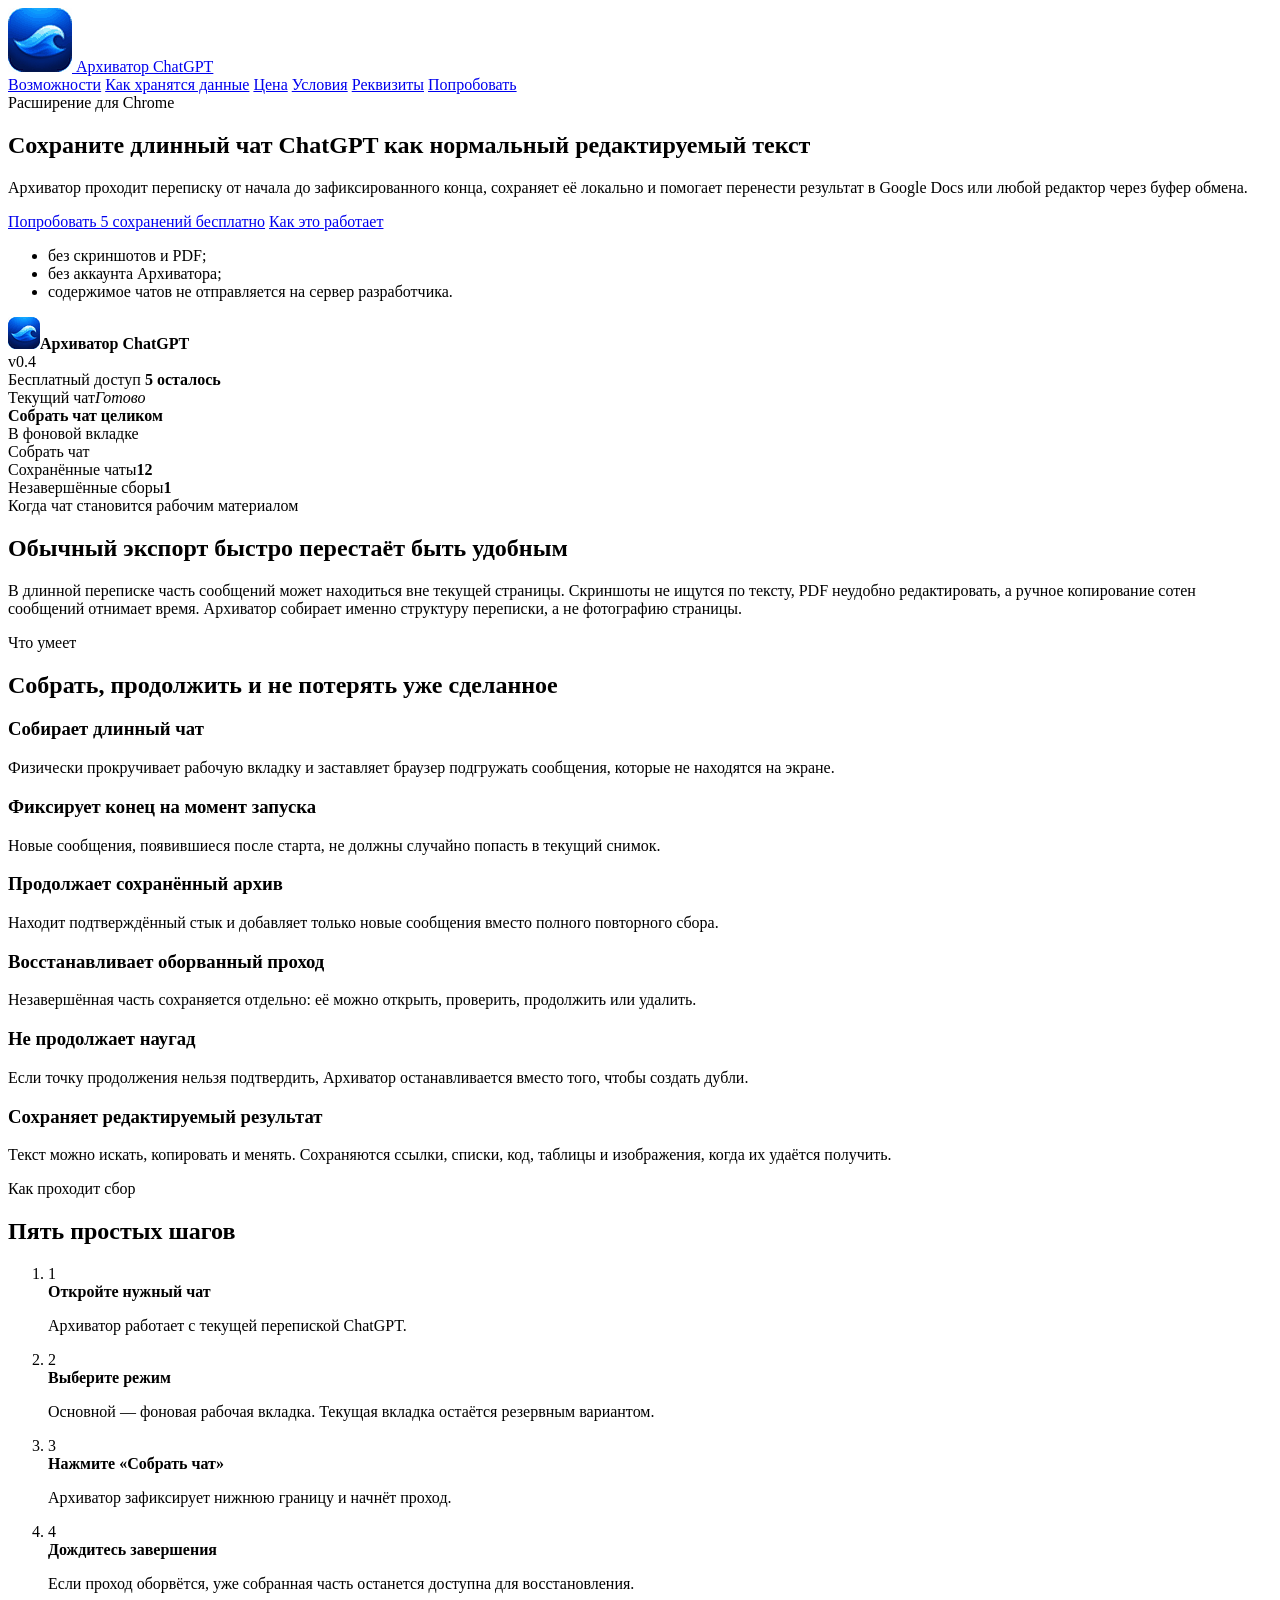
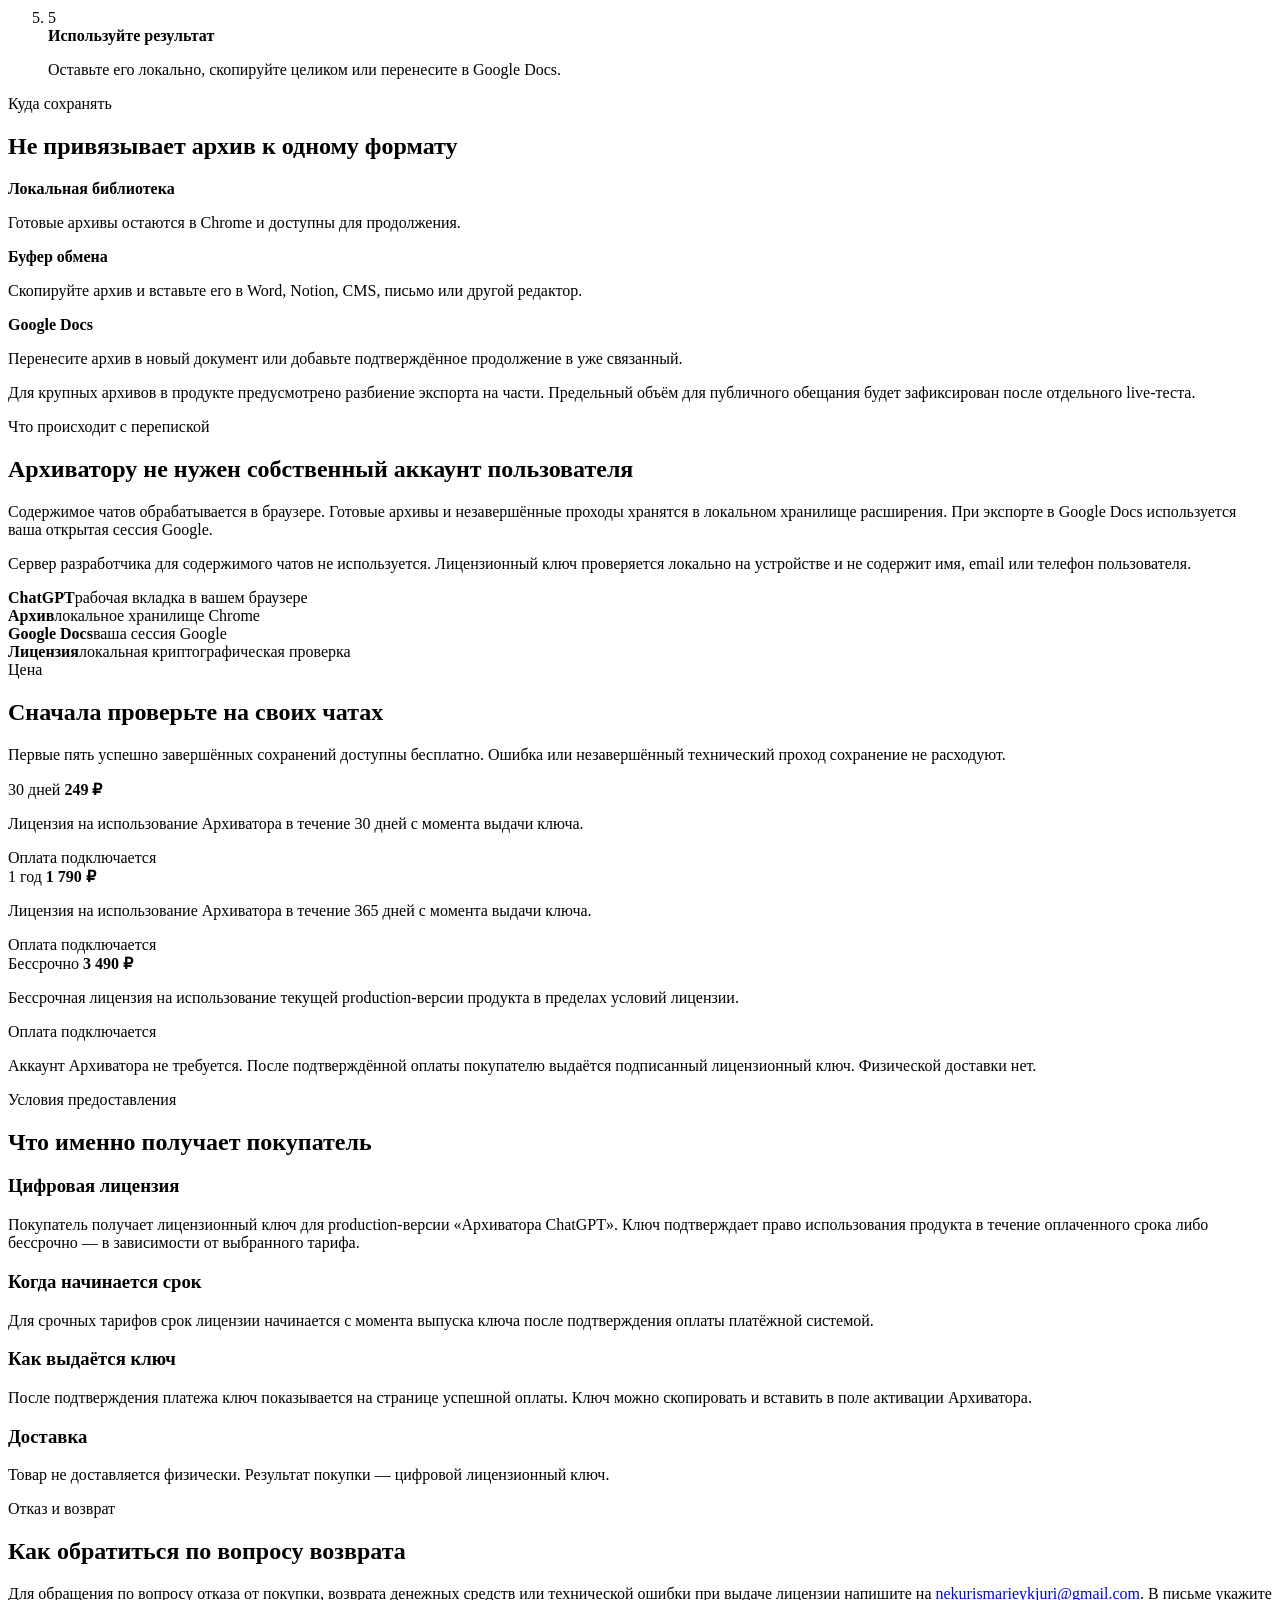
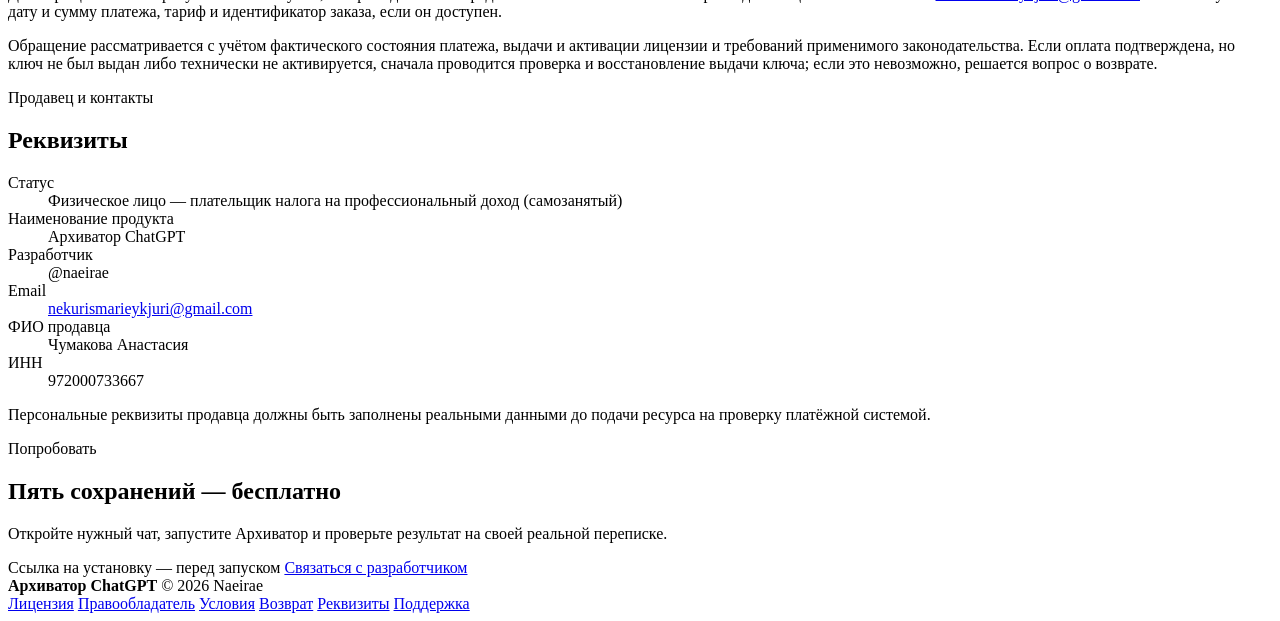
==== docs/index.html @ e98f5c1d "Publish landing from docs for GitHub Pages" ====
<!doctype html>
<html lang="ru">
<head>
  <meta charset="utf-8">
  <meta name="viewport" content="width=device-width,initial-scale=1">
  <title>Архиватор ChatGPT — сохраните длинный чат как редактируемый текст</title>
  <meta name="description" content="Архиватор ChatGPT собирает длинные переписки, сохраняет их локально, копирует в редакторы и переносит в Google Docs. Первые 5 сохранений бесплатно.">
  <meta name="theme-color" content="#0f5fd7">
  <link rel="stylesheet" href="styles.css">
</head>
<body>
  <header class="site-header">
    <a class="brand" href="#top" aria-label="Архиватор ChatGPT">
      <img src="../icons/icon-64.png" alt="">
      <span>Архиватор ChatGPT</span>
    </a>
    <nav class="nav" aria-label="Основная навигация">
      <a href="#features">Возможности</a>
      <a href="#privacy">Как хранятся данные</a>
      <a href="#price">Цена</a>
      <a href="#terms">Условия</a>
      <a href="#seller">Реквизиты</a>
      <a class="nav-cta" href="#install">Попробовать</a>
    </nav>
  </header>

  <main id="top">
    <section class="hero">
      <div class="hero-copy">
        <span class="eyebrow">Расширение для Chrome</span>
        <h1>Сохраните длинный чат ChatGPT как нормальный редактируемый текст</h1>
        <p class="hero-lead">Архиватор проходит переписку от начала до зафиксированного конца, сохраняет её локально и помогает перенести результат в Google Docs или любой редактор через буфер обмена.</p>
        <div class="hero-actions">
          <a class="button primary" href="#install">Попробовать 5 сохранений бесплатно</a>
          <a class="button secondary" href="#how">Как это работает</a>
        </div>
        <ul class="hero-points">
          <li>без скриншотов и PDF;</li>
          <li>без аккаунта Архиватора;</li>
          <li>содержимое чатов не отправляется на сервер разработчика.</li>
        </ul>
      </div>

      <div class="product-preview" aria-label="Схема интерфейса Архиватора">
        <div class="preview-top">
          <div class="preview-brand"><img src="../icons/icon-32.png" alt=""><strong>Архиватор ChatGPT</strong></div>
          <span class="preview-version">v0.4</span>
        </div>
        <div class="preview-access">
          <span>Бесплатный доступ</span>
          <strong>5 осталось</strong>
        </div>
        <div class="preview-card">
          <div class="preview-row"><span>Текущий чат</span><em>Готово</em></div>
          <strong>Собрать чат целиком</strong>
          <div class="preview-select">В фоновой вкладке</div>
          <div class="preview-button">Собрать чат</div>
        </div>
        <div class="preview-list">
          <div><span>Сохранённые чаты</span><b>12</b></div>
          <div><span>Незавершённые сборы</span><b>1</b></div>
        </div>
      </div>
    </section>

    <section class="problem">
      <div>
        <span class="eyebrow">Когда чат становится рабочим материалом</span>
        <h2>Обычный экспорт быстро перестаёт быть удобным</h2>
      </div>
      <p>В длинной переписке часть сообщений может находиться вне текущей страницы. Скриншоты не ищутся по тексту, PDF неудобно редактировать, а ручное копирование сотен сообщений отнимает время. Архиватор собирает именно структуру переписки, а не фотографию страницы.</p>
    </section>

    <section id="features" class="section">
      <div class="section-head">
        <span class="eyebrow">Что умеет</span>
        <h2>Собрать, продолжить и не потерять уже сделанное</h2>
      </div>
      <div class="feature-grid">
        <article>
          <h3>Собирает длинный чат</h3>
          <p>Физически прокручивает рабочую вкладку и заставляет браузер подгружать сообщения, которые не находятся на экране.</p>
        </article>
        <article>
          <h3>Фиксирует конец на момент запуска</h3>
          <p>Новые сообщения, появившиеся после старта, не должны случайно попасть в текущий снимок.</p>
        </article>
        <article>
          <h3>Продолжает сохранённый архив</h3>
          <p>Находит подтверждённый стык и добавляет только новые сообщения вместо полного повторного сбора.</p>
        </article>
        <article>
          <h3>Восстанавливает оборванный проход</h3>
          <p>Незавершённая часть сохраняется отдельно: её можно открыть, проверить, продолжить или удалить.</p>
        </article>
        <article>
          <h3>Не продолжает наугад</h3>
          <p>Если точку продолжения нельзя подтвердить, Архиватор останавливается вместо того, чтобы создать дубли.</p>
        </article>
        <article>
          <h3>Сохраняет редактируемый результат</h3>
          <p>Текст можно искать, копировать и менять. Сохраняются ссылки, списки, код, таблицы и изображения, когда их удаётся получить.</p>
        </article>
      </div>
    </section>

    <section id="how" class="section split">
      <div class="section-head">
        <span class="eyebrow">Как проходит сбор</span>
        <h2>Пять простых шагов</h2>
      </div>
      <ol class="steps">
        <li><span>1</span><div><strong>Откройте нужный чат</strong><p>Архиватор работает с текущей перепиской ChatGPT.</p></div></li>
        <li><span>2</span><div><strong>Выберите режим</strong><p>Основной — фоновая рабочая вкладка. Текущая вкладка остаётся резервным вариантом.</p></div></li>
        <li><span>3</span><div><strong>Нажмите «Собрать чат»</strong><p>Архиватор зафиксирует нижнюю границу и начнёт проход.</p></div></li>
        <li><span>4</span><div><strong>Дождитесь завершения</strong><p>Если проход оборвётся, уже собранная часть останется доступна для восстановления.</p></div></li>
        <li><span>5</span><div><strong>Используйте результат</strong><p>Оставьте его локально, скопируйте целиком или перенесите в Google Docs.</p></div></li>
      </ol>
    </section>

    <section class="section output">
      <div class="section-head">
        <span class="eyebrow">Куда сохранять</span>
        <h2>Не привязывает архив к одному формату</h2>
      </div>
      <div class="output-grid">
        <article><strong>Локальная библиотека</strong><p>Готовые архивы остаются в Chrome и доступны для продолжения.</p></article>
        <article><strong>Буфер обмена</strong><p>Скопируйте архив и вставьте его в Word, Notion, CMS, письмо или другой редактор.</p></article>
        <article><strong>Google Docs</strong><p>Перенесите архив в новый документ или добавьте подтверждённое продолжение в уже связанный.</p></article>
      </div>
      <p class="fine-print">Для крупных архивов в продукте предусмотрено разбиение экспорта на части. Предельный объём для публичного обещания будет зафиксирован после отдельного live-теста.</p>
    </section>

    <section id="privacy" class="section privacy">
      <div class="privacy-main">
        <span class="eyebrow">Что происходит с перепиской</span>
        <h2>Архиватору не нужен собственный аккаунт пользователя</h2>
        <p>Содержимое чатов обрабатывается в браузере. Готовые архивы и незавершённые проходы хранятся в локальном хранилище расширения. При экспорте в Google Docs используется ваша открытая сессия Google.</p>
        <p>Сервер разработчика для содержимого чатов не используется. Лицензионный ключ проверяется локально на устройстве и не содержит имя, email или телефон пользователя.</p>
      </div>
      <div class="privacy-list">
        <div><strong>ChatGPT</strong><span>рабочая вкладка в вашем браузере</span></div>
        <div><strong>Архив</strong><span>локальное хранилище Chrome</span></div>
        <div><strong>Google Docs</strong><span>ваша сессия Google</span></div>
        <div><strong>Лицензия</strong><span>локальная криптографическая проверка</span></div>
      </div>
    </section>

    <section id="price" class="section pricing">
      <div class="section-head centered">
        <span class="eyebrow">Цена</span>
        <h2>Сначала проверьте на своих чатах</h2>
        <p>Первые пять успешно завершённых сохранений доступны бесплатно. Ошибка или незавершённый технический проход сохранение не расходуют.</p>
      </div>
      <div class="price-grid">
        <article class="price-card">
          <span>30 дней</span>
          <strong>249 ₽</strong>
          <p>Лицензия на использование Архиватора в течение 30 дней с момента выдачи ключа.</p>
          <span class="button secondary disabled" aria-disabled="true">Оплата подключается</span>
        </article>
        <article class="price-card featured">
          <span>1 год</span>
          <strong>1 790 ₽</strong>
          <p>Лицензия на использование Архиватора в течение 365 дней с момента выдачи ключа.</p>
          <span class="button secondary disabled" aria-disabled="true">Оплата подключается</span>
        </article>
        <article class="price-card">
          <span>Бессрочно</span>
          <strong>3 490 ₽</strong>
          <p>Бессрочная лицензия на использование текущей production-версии продукта в пределах условий лицензии.</p>
          <span class="button secondary disabled" aria-disabled="true">Оплата подключается</span>
        </article>
      </div>
      <p class="fine-print centered">Аккаунт Архиватора не требуется. После подтверждённой оплаты покупателю выдаётся подписанный лицензионный ключ. Физической доставки нет.</p>
    </section>

    <section id="terms" class="section legal-section">
      <div class="section-head">
        <span class="eyebrow">Условия предоставления</span>
        <h2>Что именно получает покупатель</h2>
      </div>
      <div class="legal-grid">
        <article>
          <h3>Цифровая лицензия</h3>
          <p>Покупатель получает лицензионный ключ для production-версии «Архиватора ChatGPT». Ключ подтверждает право использования продукта в течение оплаченного срока либо бессрочно — в зависимости от выбранного тарифа.</p>
        </article>
        <article>
          <h3>Когда начинается срок</h3>
          <p>Для срочных тарифов срок лицензии начинается с момента выпуска ключа после подтверждения оплаты платёжной системой.</p>
        </article>
        <article>
          <h3>Как выдаётся ключ</h3>
          <p>После подтверждения платежа ключ показывается на странице успешной оплаты. Ключ можно скопировать и вставить в поле активации Архиватора.</p>
        </article>
        <article>
          <h3>Доставка</h3>
          <p>Товар не доставляется физически. Результат покупки — цифровой лицензионный ключ.</p>
        </article>
      </div>
    </section>

    <section id="refund" class="section legal-section">
      <div class="section-head">
        <span class="eyebrow">Отказ и возврат</span>
        <h2>Как обратиться по вопросу возврата</h2>
      </div>
      <div class="legal-copy">
        <p>Для обращения по вопросу отказа от покупки, возврата денежных средств или технической ошибки при выдаче лицензии напишите на <a href="mailto:nekurismarieykjuri@gmail.com">nekurismarieykjuri@gmail.com</a>. В письме укажите дату и сумму платежа, тариф и идентификатор заказа, если он доступен.</p>
        <p>Обращение рассматривается с учётом фактического состояния платежа, выдачи и активации лицензии и требований применимого законодательства. Если оплата подтверждена, но ключ не был выдан либо технически не активируется, сначала проводится проверка и восстановление выдачи ключа; если это невозможно, решается вопрос о возврате.</p>
      </div>
    </section>

    <section id="seller" class="section seller-section">
      <div class="section-head">
        <span class="eyebrow">Продавец и контакты</span>
        <h2>Реквизиты</h2>
      </div>
      <div class="seller-card">
        <dl>
          <div><dt>Статус</dt><dd>Физическое лицо — плательщик налога на профессиональный доход (самозанятый)</dd></div>
          <div><dt>Наименование продукта</dt><dd>Архиватор ChatGPT</dd></div>
          <div><dt>Разработчик</dt><dd>@naeirae</dd></div>
          <div><dt>Email</dt><dd><a href="mailto:nekurismarieykjuri@gmail.com">nekurismarieykjuri@gmail.com</a></dd></div>
          <div><dt>ФИО продавца</dt><dd>Чумакова Анастасия</dd></div>
          <div><dt>ИНН</dt><dd>972000733667</dd></div>
        </dl>
      </div>
      <p class="fine-print">Персональные реквизиты продавца должны быть заполнены реальными данными до подачи ресурса на проверку платёжной системой.</p>
    </section>

    <section id="install" class="install">
      <div>
        <span class="eyebrow">Попробовать</span>
        <h2>Пять сохранений — бесплатно</h2>
        <p>Откройте нужный чат, запустите Архиватор и проверьте результат на своей реальной переписке.</p>
      </div>
      <div class="install-actions">
        <span class="button primary disabled" aria-disabled="true">Ссылка на установку — перед запуском</span>
        <a class="button secondary" href="mailto:nekurismarieykjuri@gmail.com">Связаться с разработчиком</a>
      </div>
    </section>
  </main>

  <footer class="footer">
    <div>
      <strong>Архиватор ChatGPT</strong>
      <span>© 2026 Naeirae</span>
    </div>
    <div>
      <a href="../LICENSE">Лицензия</a>
      <a href="../LEGAL_NOTICE.md">Правообладатель</a>
      <a href="#terms">Условия</a>
      <a href="#refund">Возврат</a>
      <a href="#seller">Реквизиты</a>
      <a href="mailto:nekurismarieykjuri@gmail.com">Поддержка</a>
    </div>
  </footer>
</body>
</html>
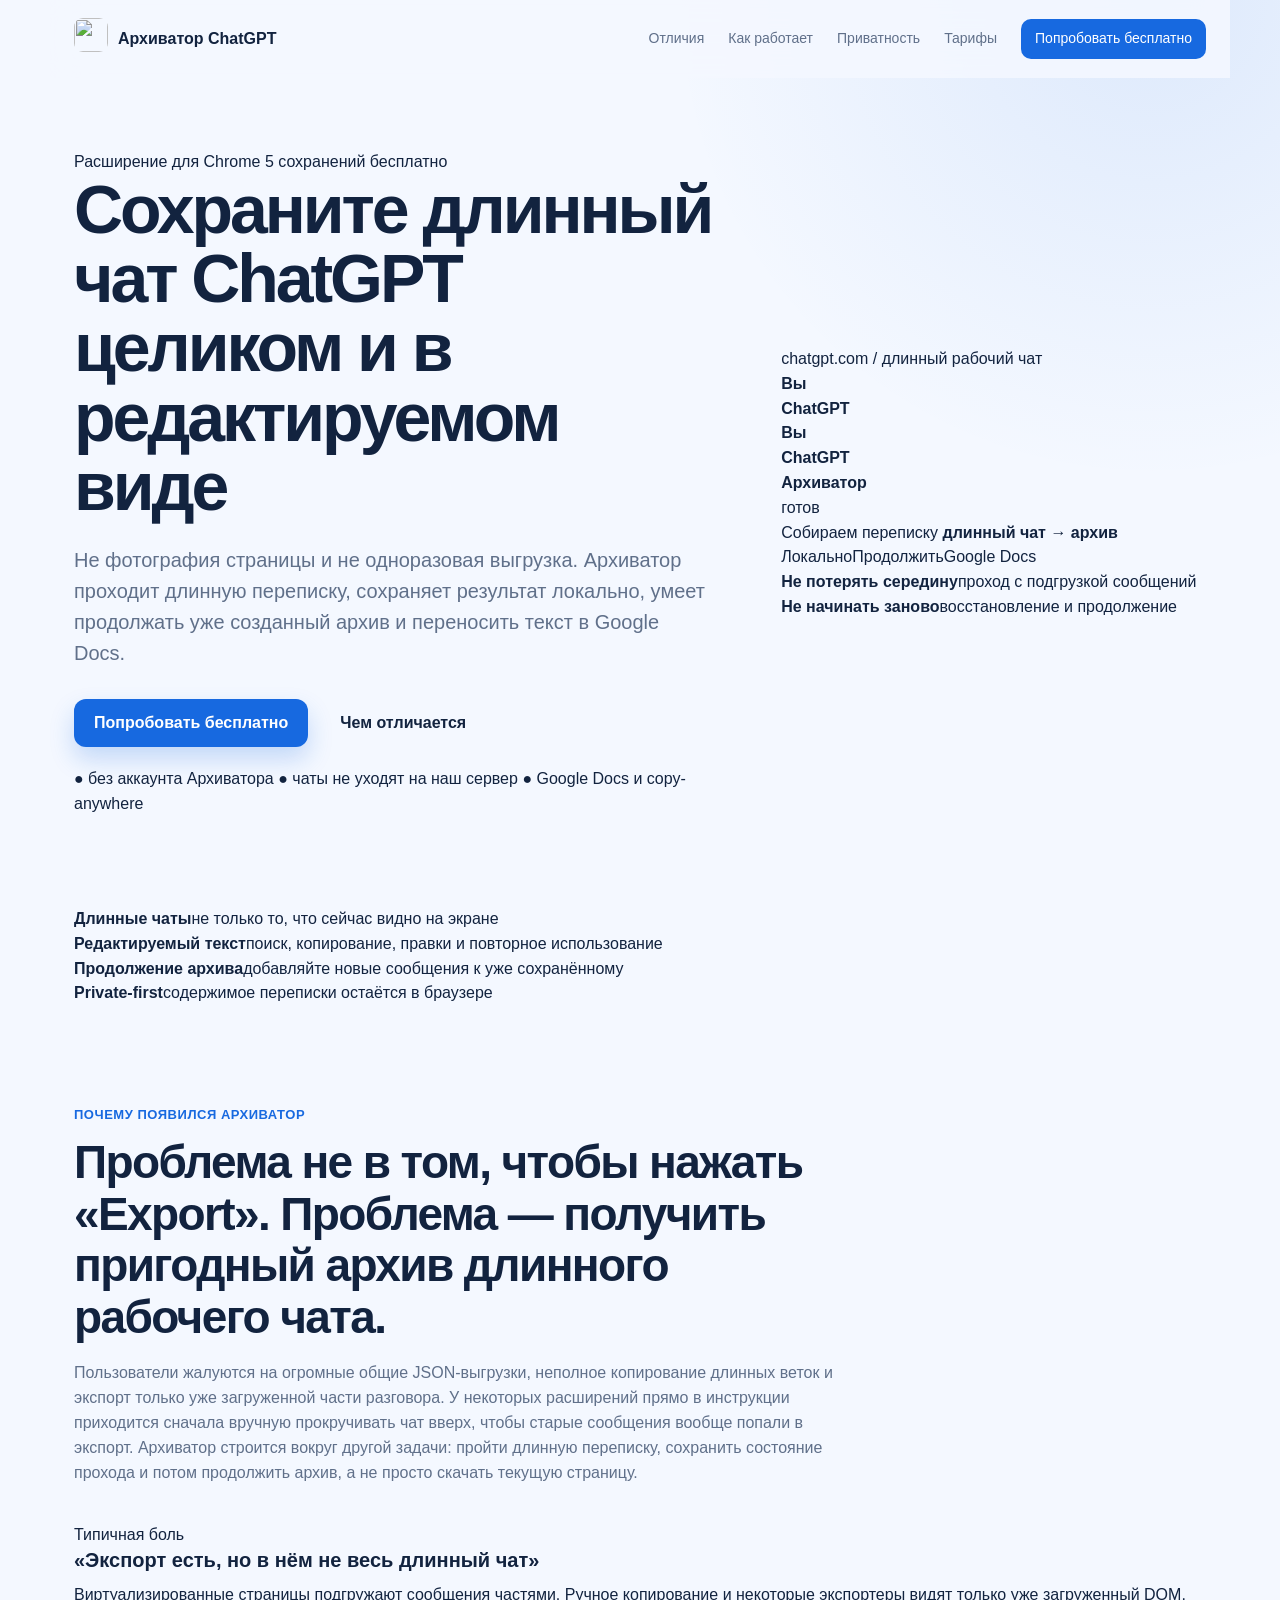
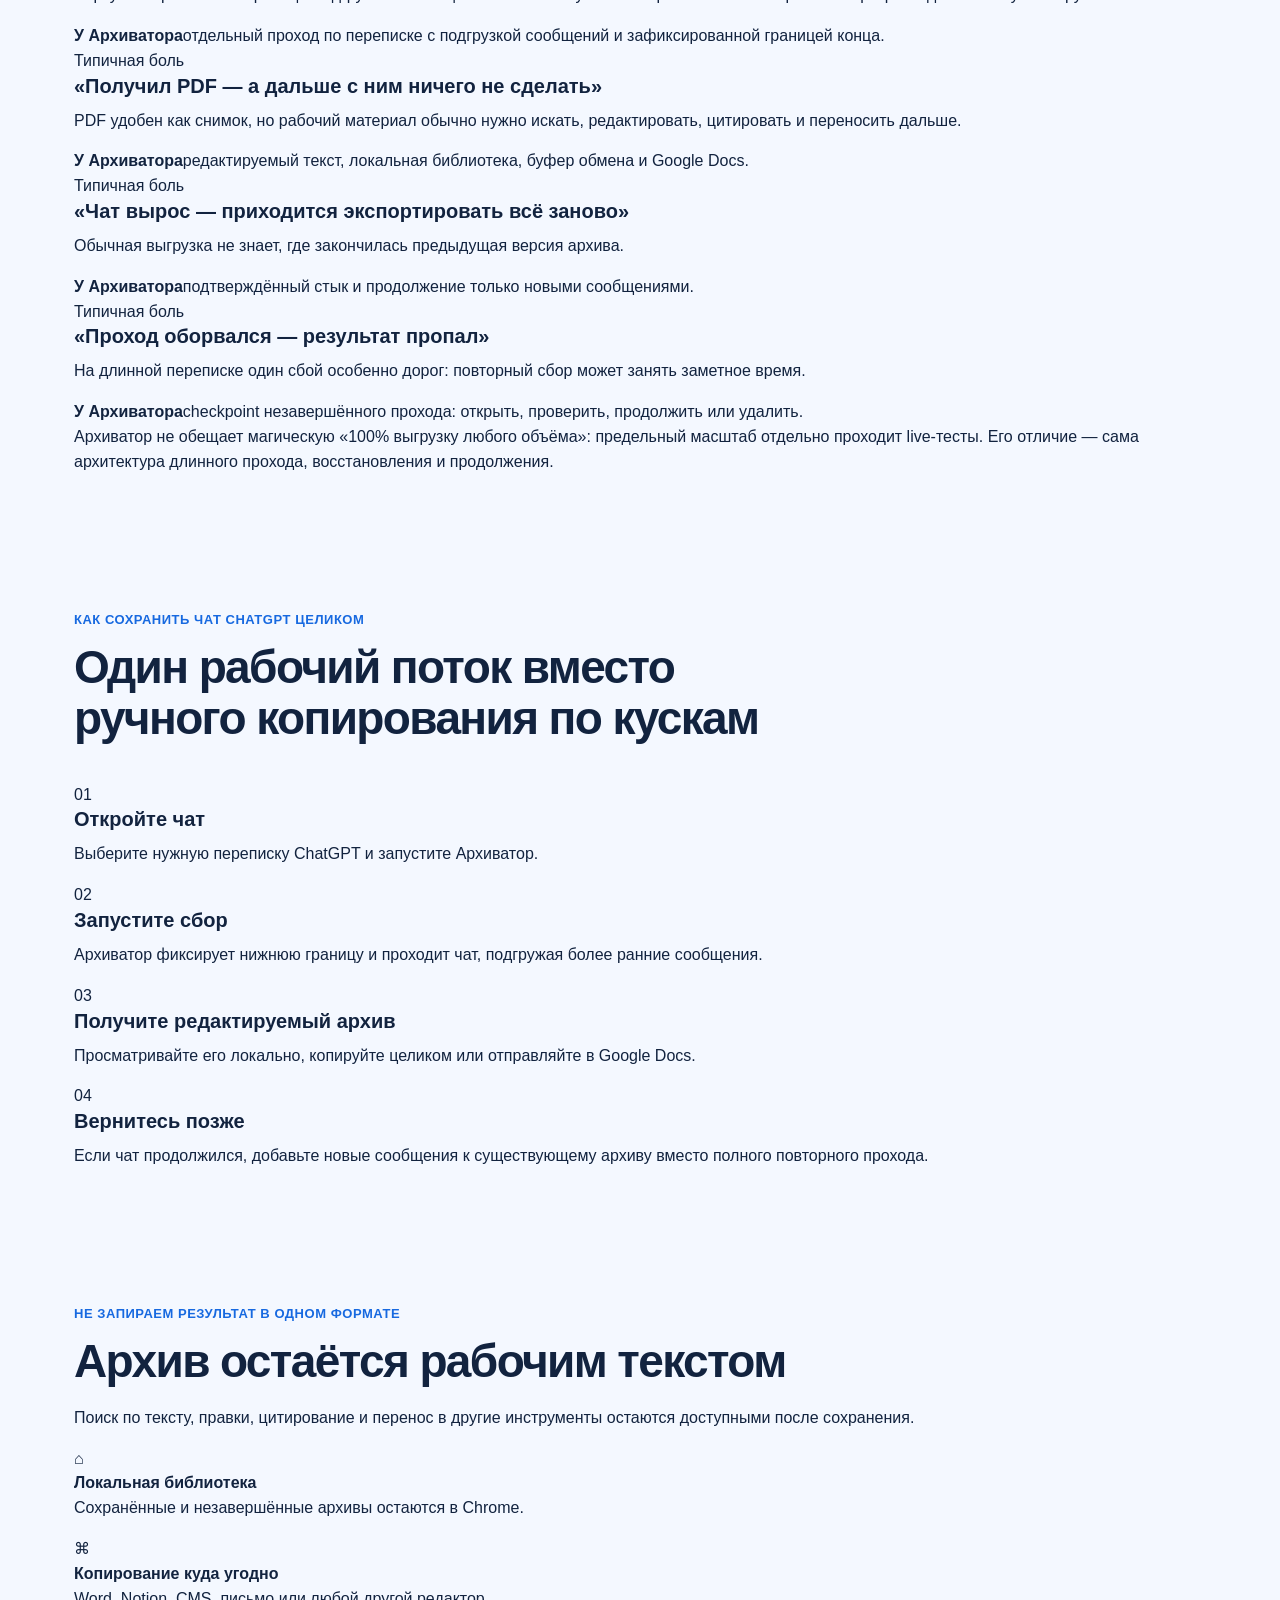
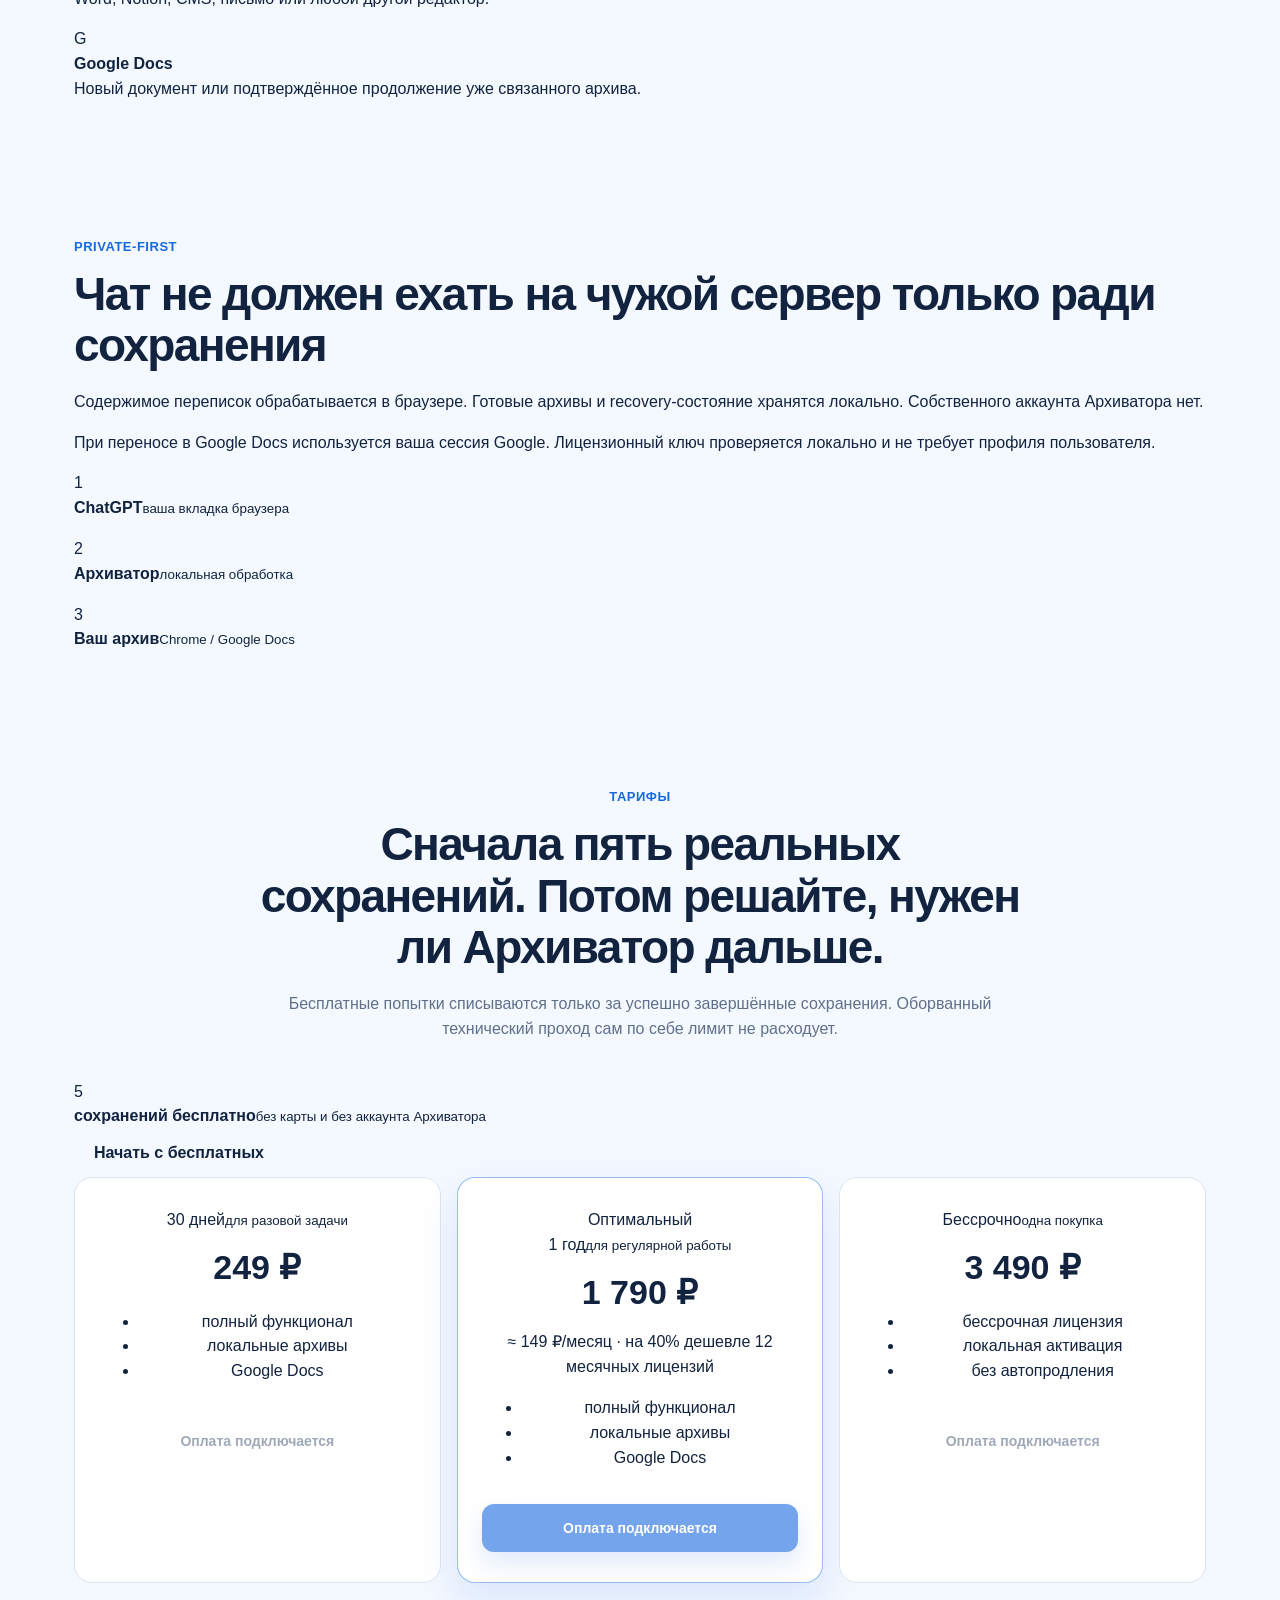
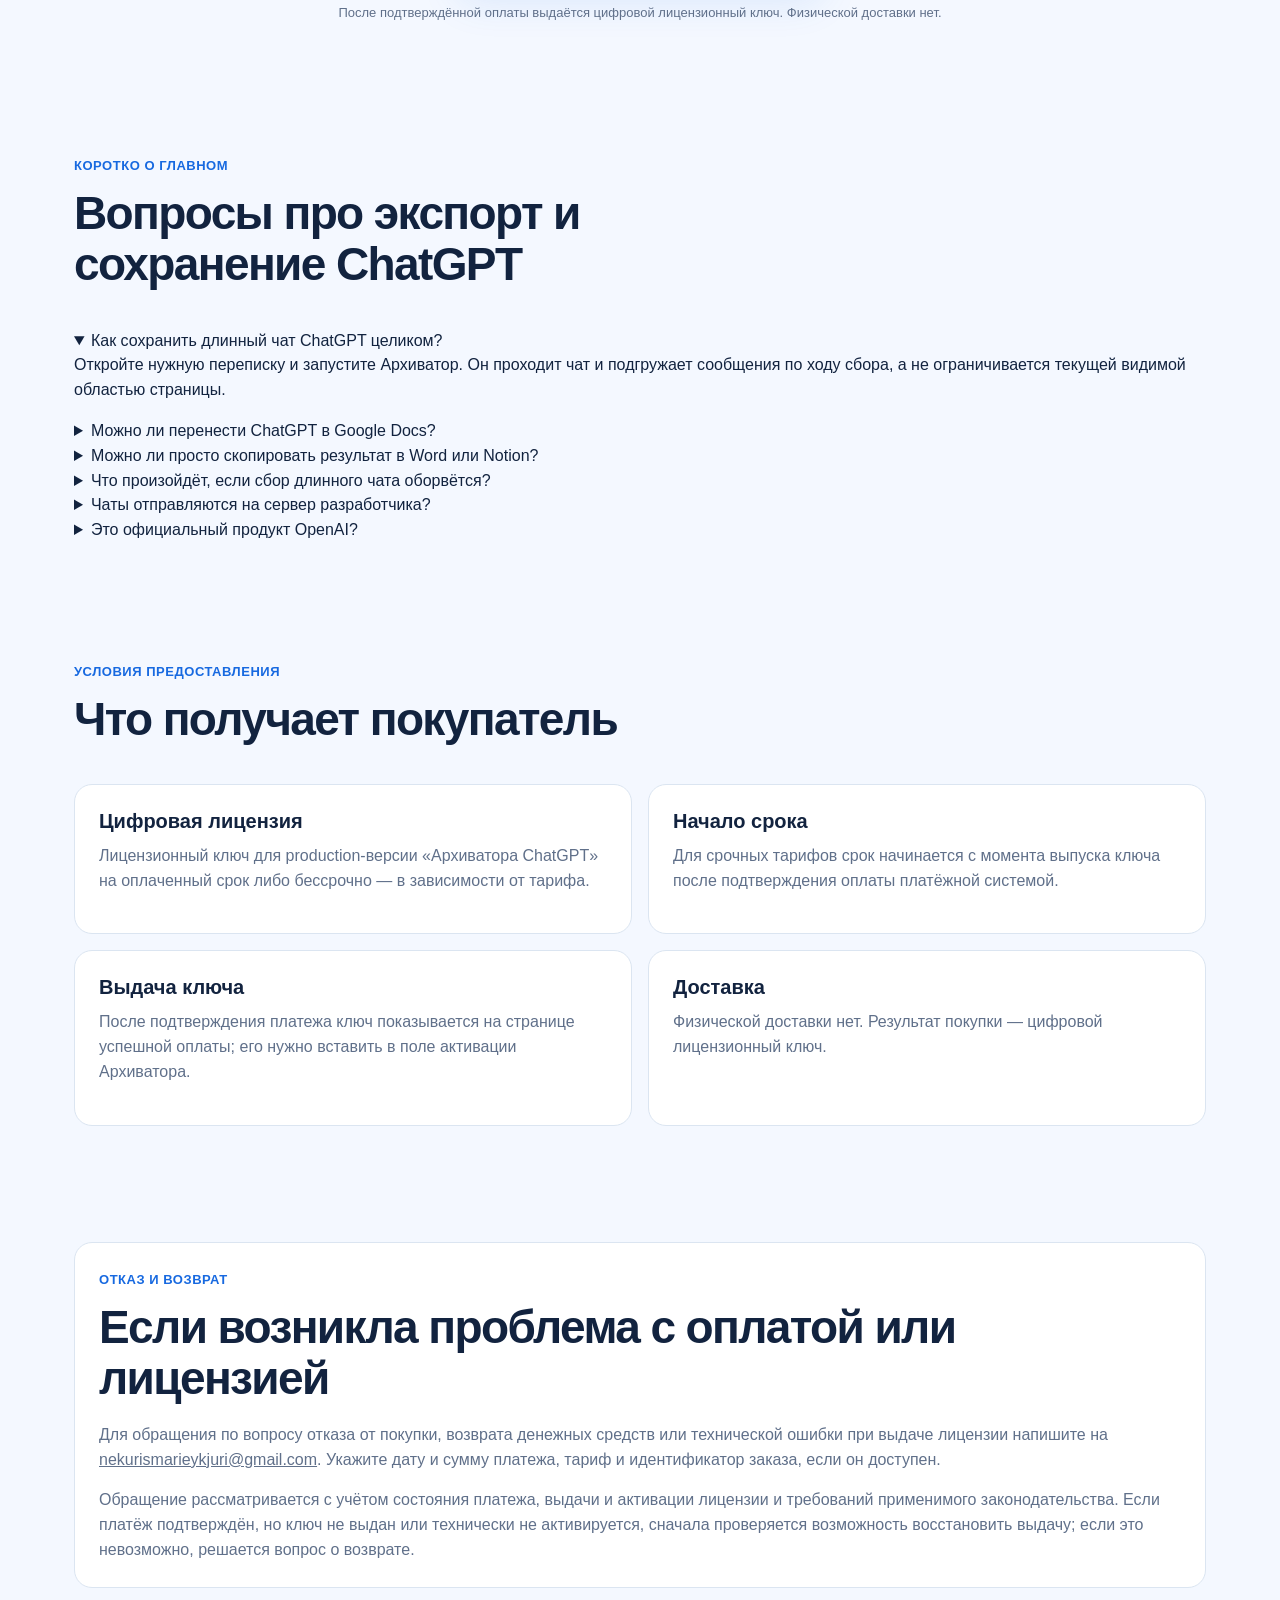
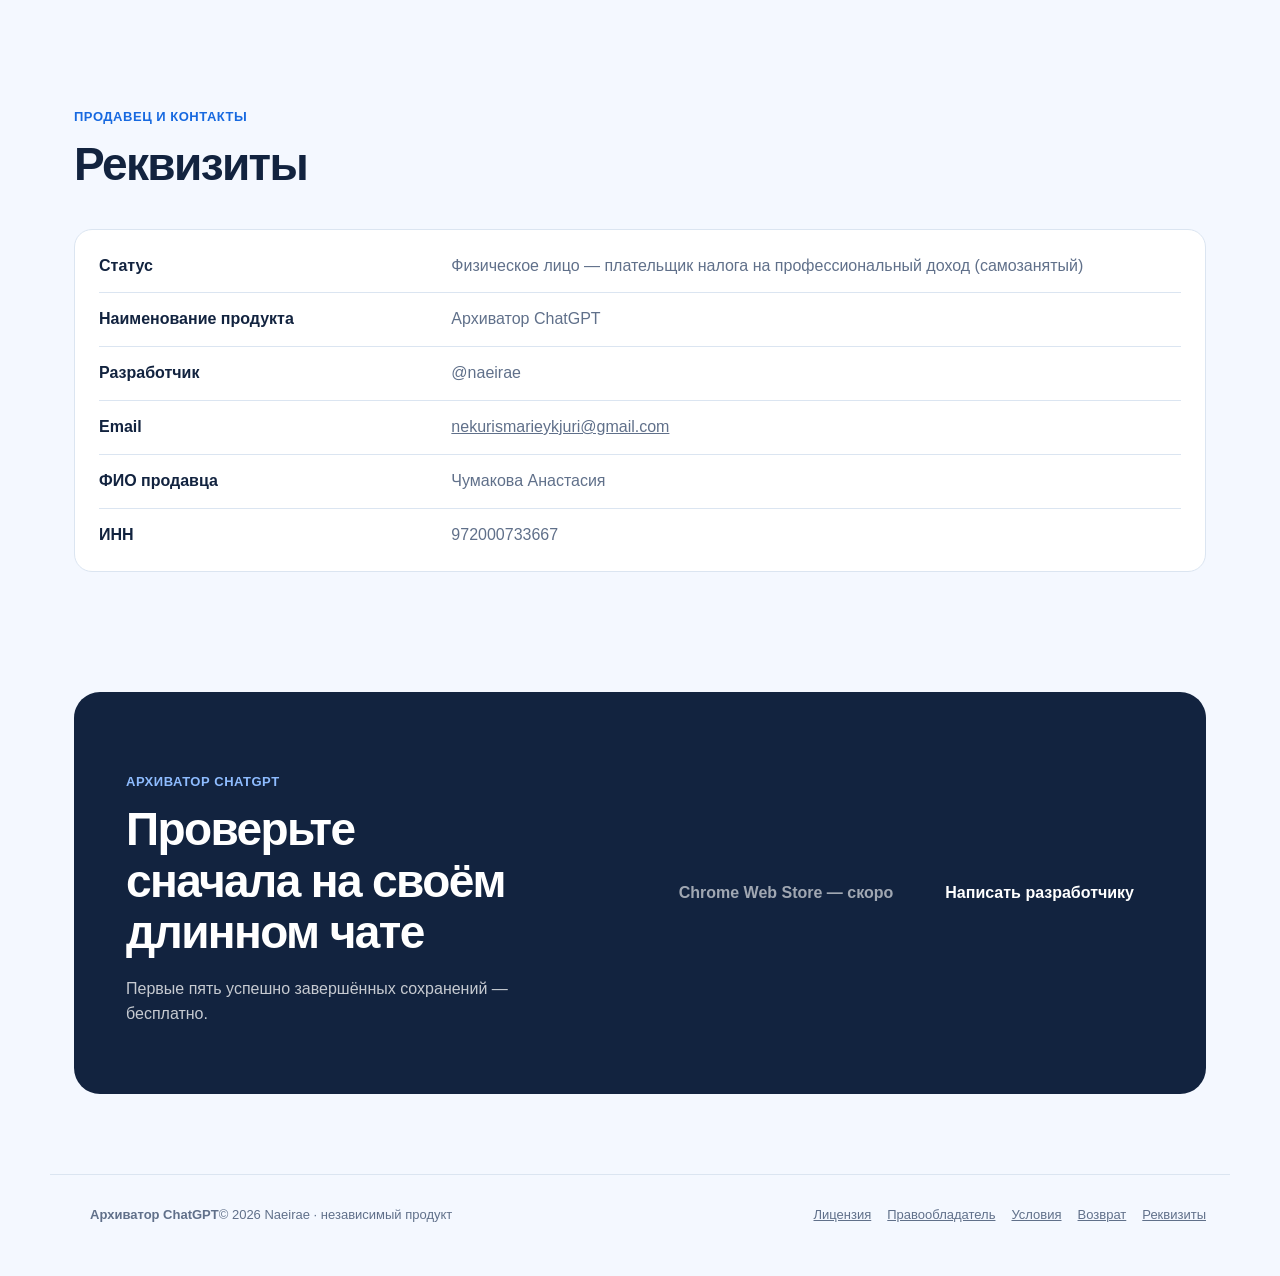
==== commit 06b4cd9a: "Redesign landing copy and SEO structure" ====
--- a/docs/index.html
+++ b/docs/index.html
@@ -3,216 +3,270 @@
 <head>
   <meta charset="utf-8">
   <meta name="viewport" content="width=device-width,initial-scale=1">
-  <title>Архиватор ChatGPT — сохраните длинный чат как редактируемый текст</title>
-  <meta name="description" content="Архиватор ChatGPT собирает длинные переписки, сохраняет их локально, копирует в редакторы и переносит в Google Docs. Первые 5 сохранений бесплатно.">
-  <meta name="theme-color" content="#0f5fd7">
+  <title>Сохранить чат ChatGPT целиком — Архиватор для Chrome</title>
+  <meta name="description" content="Архиватор ChatGPT помогает сохранить длинный чат целиком: собирает переписку, продолжает архив, восстанавливает оборванный сбор и переносит текст в Google Docs. 5 сохранений бесплатно.">
+  <meta name="theme-color" content="#071a36">
+  <meta property="og:title" content="Архиватор ChatGPT — длинные чаты в редактируемом виде">
+  <meta property="og:description" content="Не скриншот и не одноразовый PDF: локальный архив, продолжение переписки и перенос в Google Docs.">
+  <meta property="og:type" content="website">
+  <meta property="og:url" content="https://naeirae.github.io/ChatGPT-Conversation-Archiver-production/">
+  <link rel="icon" type="image/png" sizes="16x16" href="https://raw.githubusercontent.com/Naeirae/ChatGPT-Conversation-Archiver-production/production-v0.4.0-build/icons/icon-16.png">
+  <link rel="icon" type="image/png" sizes="32x32" href="https://raw.githubusercontent.com/Naeirae/ChatGPT-Conversation-Archiver-production/production-v0.4.0-build/icons/icon-32.png">
+  <link rel="apple-touch-icon" href="https://raw.githubusercontent.com/Naeirae/ChatGPT-Conversation-Archiver-production/production-v0.4.0-build/icons/icon-128.png">
   <link rel="stylesheet" href="styles.css">
+  <script type="application/ld+json">
+  {
+    "@context":"https://schema.org",
+    "@type":"SoftwareApplication",
+    "name":"Архиватор ChatGPT",
+    "applicationCategory":"BrowserApplication",
+    "operatingSystem":"Chrome",
+    "description":"Расширение Chrome для сохранения длинных чатов ChatGPT в редактируемом виде и переноса в Google Docs.",
+    "offers":[
+      {"@type":"Offer","price":"249","priceCurrency":"RUB","name":"30 дней"},
+      {"@type":"Offer","price":"1790","priceCurrency":"RUB","name":"1 год"},
+      {"@type":"Offer","price":"3490","priceCurrency":"RUB","name":"Бессрочно"}
+    ]
+  }
+  </script>
 </head>
 <body>
+  <div class="page-glow page-glow-one" aria-hidden="true"></div>
+  <div class="page-glow page-glow-two" aria-hidden="true"></div>
+
   <header class="site-header">
     <a class="brand" href="#top" aria-label="Архиватор ChatGPT">
-      <img src="../icons/icon-64.png" alt="">
+      <span class="brand-icon"><img src="https://raw.githubusercontent.com/Naeirae/ChatGPT-Conversation-Archiver-production/production-v0.4.0-build/icons/icon-64.png" alt=""></span>
       <span>Архиватор ChatGPT</span>
     </a>
     <nav class="nav" aria-label="Основная навигация">
-      <a href="#features">Возможности</a>
-      <a href="#privacy">Как хранятся данные</a>
-      <a href="#price">Цена</a>
-      <a href="#terms">Условия</a>
-      <a href="#seller">Реквизиты</a>
-      <a class="nav-cta" href="#install">Попробовать</a>
+      <a href="#difference">Отличия</a>
+      <a href="#how">Как работает</a>
+      <a href="#privacy">Приватность</a>
+      <a href="#price">Тарифы</a>
+      <a class="nav-cta" href="#install">Попробовать бесплатно</a>
     </nav>
   </header>
 
   <main id="top">
     <section class="hero">
       <div class="hero-copy">
-        <span class="eyebrow">Расширение для Chrome</span>
-        <h1>Сохраните длинный чат ChatGPT как нормальный редактируемый текст</h1>
-        <p class="hero-lead">Архиватор проходит переписку от начала до зафиксированного конца, сохраняет её локально и помогает перенести результат в Google Docs или любой редактор через буфер обмена.</p>
+        <div class="hero-badges">
+          <span class="pill pill-blue">Расширение для Chrome</span>
+          <span class="pill">5 сохранений бесплатно</span>
+        </div>
+        <h1>Сохраните длинный чат ChatGPT <span>целиком и в редактируемом виде</span></h1>
+        <p class="hero-lead">Не фотография страницы и не одноразовая выгрузка. Архиватор проходит длинную переписку, сохраняет результат локально, умеет продолжать уже созданный архив и переносить текст в Google Docs.</p>
         <div class="hero-actions">
-          <a class="button primary" href="#install">Попробовать 5 сохранений бесплатно</a>
-          <a class="button secondary" href="#how">Как это работает</a>
-        </div>
-        <ul class="hero-points">
-          <li>без скриншотов и PDF;</li>
-          <li>без аккаунта Архиватора;</li>
-          <li>содержимое чатов не отправляется на сервер разработчика.</li>
-        </ul>
-      </div>
-
-      <div class="product-preview" aria-label="Схема интерфейса Архиватора">
-        <div class="preview-top">
-          <div class="preview-brand"><img src="../icons/icon-32.png" alt=""><strong>Архиватор ChatGPT</strong></div>
-          <span class="preview-version">v0.4</span>
-        </div>
-        <div class="preview-access">
-          <span>Бесплатный доступ</span>
-          <strong>5 осталось</strong>
-        </div>
-        <div class="preview-card">
-          <div class="preview-row"><span>Текущий чат</span><em>Готово</em></div>
-          <strong>Собрать чат целиком</strong>
-          <div class="preview-select">В фоновой вкладке</div>
-          <div class="preview-button">Собрать чат</div>
-        </div>
-        <div class="preview-list">
-          <div><span>Сохранённые чаты</span><b>12</b></div>
-          <div><span>Незавершённые сборы</span><b>1</b></div>
-        </div>
-      </div>
-    </section>
-
-    <section class="problem">
-      <div>
-        <span class="eyebrow">Когда чат становится рабочим материалом</span>
-        <h2>Обычный экспорт быстро перестаёт быть удобным</h2>
-      </div>
-      <p>В длинной переписке часть сообщений может находиться вне текущей страницы. Скриншоты не ищутся по тексту, PDF неудобно редактировать, а ручное копирование сотен сообщений отнимает время. Архиватор собирает именно структуру переписки, а не фотографию страницы.</p>
-    </section>
-
-    <section id="features" class="section">
+          <a class="button primary" href="#install">Попробовать бесплатно</a>
+          <a class="button ghost" href="#difference">Чем отличается</a>
+        </div>
+        <div class="trust-row">
+          <span>● без аккаунта Архиватора</span>
+          <span>● чаты не уходят на наш сервер</span>
+          <span>● Google Docs и copy-anywhere</span>
+        </div>
+      </div>
+
+      <div class="hero-visual">
+        <div class="orb orb-one"></div>
+        <div class="orb orb-two"></div>
+        <div class="browser-frame glass">
+          <div class="browser-bar">
+            <div class="dots"><i></i><i></i><i></i></div>
+            <span>chatgpt.com / длинный рабочий чат</span>
+          </div>
+          <div class="conversation-lines">
+            <div class="line user-line"><b>Вы</b><span></span><span></span></div>
+            <div class="line ai-line"><b>ChatGPT</b><span></span><span></span><span></span></div>
+            <div class="line user-line faded"><b>Вы</b><span></span></div>
+            <div class="line ai-line faded"><b>ChatGPT</b><span></span><span></span></div>
+          </div>
+          <div class="archiver-card">
+            <div class="archiver-head">
+              <div><img src="https://raw.githubusercontent.com/Naeirae/ChatGPT-Conversation-Archiver-production/production-v0.4.0-build/icons/icon-32.png" alt=""><strong>Архиватор</strong></div>
+              <span class="status-dot">готов</span>
+            </div>
+            <div class="progress-copy">
+              <span>Собираем переписку</span>
+              <strong>длинный чат → архив</strong>
+            </div>
+            <div class="progress"><span></span></div>
+            <div class="mini-actions">
+              <span>Локально</span><span>Продолжить</span><span>Google Docs</span>
+            </div>
+          </div>
+        </div>
+        <div class="floating-note note-one glass"><strong>Не потерять середину</strong><span>проход с подгрузкой сообщений</span></div>
+        <div class="floating-note note-two glass"><strong>Не начинать заново</strong><span>восстановление и продолжение</span></div>
+      </div>
+    </section>
+
+    <section class="signal-strip" aria-label="Ключевые преимущества">
+      <div><strong>Длинные чаты</strong><span>не только то, что сейчас видно на экране</span></div>
+      <div><strong>Редактируемый текст</strong><span>поиск, копирование, правки и повторное использование</span></div>
+      <div><strong>Продолжение архива</strong><span>добавляйте новые сообщения к уже сохранённому</span></div>
+      <div><strong>Private-first</strong><span>содержимое переписки остаётся в браузере</span></div>
+    </section>
+
+    <section id="difference" class="section market-section">
+      <div class="section-head wide">
+        <span class="eyebrow">Почему появился Архиватор</span>
+        <h2>Проблема не в том, чтобы нажать «Export». Проблема — получить пригодный архив длинного рабочего чата.</h2>
+        <p>Пользователи жалуются на огромные общие JSON-выгрузки, неполное копирование длинных веток и экспорт только уже загруженной части разговора. У некоторых расширений прямо в инструкции приходится сначала вручную прокручивать чат вверх, чтобы старые сообщения вообще попали в экспорт. Архиватор строится вокруг другой задачи: пройти длинную переписку, сохранить состояние прохода и потом продолжить архив, а не просто скачать текущую страницу.</p>
+      </div>
+
+      <div class="compare-grid">
+        <article class="pain-card">
+          <span class="card-label">Типичная боль</span>
+          <h3>«Экспорт есть, но в нём не весь длинный чат»</h3>
+          <p>Виртуализированные страницы подгружают сообщения частями. Ручное копирование и некоторые экспортеры видят только уже загруженный DOM.</p>
+          <div class="answer"><b>У Архиватора</b><span>отдельный проход по переписке с подгрузкой сообщений и зафиксированной границей конца.</span></div>
+        </article>
+        <article class="pain-card">
+          <span class="card-label">Типичная боль</span>
+          <h3>«Получил PDF — а дальше с ним ничего не сделать»</h3>
+          <p>PDF удобен как снимок, но рабочий материал обычно нужно искать, редактировать, цитировать и переносить дальше.</p>
+          <div class="answer"><b>У Архиватора</b><span>редактируемый текст, локальная библиотека, буфер обмена и Google Docs.</span></div>
+        </article>
+        <article class="pain-card">
+          <span class="card-label">Типичная боль</span>
+          <h3>«Чат вырос — приходится экспортировать всё заново»</h3>
+          <p>Обычная выгрузка не знает, где закончилась предыдущая версия архива.</p>
+          <div class="answer"><b>У Архиватора</b><span>подтверждённый стык и продолжение только новыми сообщениями.</span></div>
+        </article>
+        <article class="pain-card">
+          <span class="card-label">Типичная боль</span>
+          <h3>«Проход оборвался — результат пропал»</h3>
+          <p>На длинной переписке один сбой особенно дорог: повторный сбор может занять заметное время.</p>
+          <div class="answer"><b>У Архиватора</b><span>checkpoint незавершённого прохода: открыть, проверить, продолжить или удалить.</span></div>
+        </article>
+      </div>
+      <p class="research-note">Архиватор не обещает магическую «100% выгрузку любого объёма»: предельный масштаб отдельно проходит live-тесты. Его отличие — сама архитектура длинного прохода, восстановления и продолжения.</p>
+    </section>
+
+    <section id="how" class="section workflow-section">
       <div class="section-head">
-        <span class="eyebrow">Что умеет</span>
-        <h2>Собрать, продолжить и не потерять уже сделанное</h2>
-      </div>
-      <div class="feature-grid">
-        <article>
-          <h3>Собирает длинный чат</h3>
-          <p>Физически прокручивает рабочую вкладку и заставляет браузер подгружать сообщения, которые не находятся на экране.</p>
-        </article>
-        <article>
-          <h3>Фиксирует конец на момент запуска</h3>
-          <p>Новые сообщения, появившиеся после старта, не должны случайно попасть в текущий снимок.</p>
-        </article>
-        <article>
-          <h3>Продолжает сохранённый архив</h3>
-          <p>Находит подтверждённый стык и добавляет только новые сообщения вместо полного повторного сбора.</p>
-        </article>
-        <article>
-          <h3>Восстанавливает оборванный проход</h3>
-          <p>Незавершённая часть сохраняется отдельно: её можно открыть, проверить, продолжить или удалить.</p>
-        </article>
-        <article>
-          <h3>Не продолжает наугад</h3>
-          <p>Если точку продолжения нельзя подтвердить, Архиватор останавливается вместо того, чтобы создать дубли.</p>
-        </article>
-        <article>
-          <h3>Сохраняет редактируемый результат</h3>
-          <p>Текст можно искать, копировать и менять. Сохраняются ссылки, списки, код, таблицы и изображения, когда их удаётся получить.</p>
-        </article>
-      </div>
-    </section>
-
-    <section id="how" class="section split">
+        <span class="eyebrow">Как сохранить чат ChatGPT целиком</span>
+        <h2>Один рабочий поток вместо ручного копирования по кускам</h2>
+      </div>
+      <div class="workflow">
+        <article><span>01</span><div><h3>Откройте чат</h3><p>Выберите нужную переписку ChatGPT и запустите Архиватор.</p></div></article>
+        <article><span>02</span><div><h3>Запустите сбор</h3><p>Архиватор фиксирует нижнюю границу и проходит чат, подгружая более ранние сообщения.</p></div></article>
+        <article><span>03</span><div><h3>Получите редактируемый архив</h3><p>Просматривайте его локально, копируйте целиком или отправляйте в Google Docs.</p></div></article>
+        <article><span>04</span><div><h3>Вернитесь позже</h3><p>Если чат продолжился, добавьте новые сообщения к существующему архиву вместо полного повторного прохода.</p></div></article>
+      </div>
+    </section>
+
+    <section class="section output-section">
+      <div class="output-copy">
+        <span class="eyebrow">Не запираем результат в одном формате</span>
+        <h2>Архив остаётся рабочим текстом</h2>
+        <p>Поиск по тексту, правки, цитирование и перенос в другие инструменты остаются доступными после сохранения.</p>
+      </div>
+      <div class="output-stack">
+        <article class="glass"><div class="output-icon">⌂</div><div><strong>Локальная библиотека</strong><p>Сохранённые и незавершённые архивы остаются в Chrome.</p></div></article>
+        <article class="glass"><div class="output-icon">⌘</div><div><strong>Копирование куда угодно</strong><p>Word, Notion, CMS, письмо или любой другой редактор.</p></div></article>
+        <article class="glass"><div class="output-icon">G</div><div><strong>Google Docs</strong><p>Новый документ или подтверждённое продолжение уже связанного архива.</p></div></article>
+      </div>
+    </section>
+
+    <section id="privacy" class="section privacy-section">
+      <div class="privacy-panel">
+        <div>
+          <span class="eyebrow light">Private-first</span>
+          <h2>Чат не должен ехать на чужой сервер только ради сохранения</h2>
+          <p>Содержимое переписок обрабатывается в браузере. Готовые архивы и recovery-состояние хранятся локально. Собственного аккаунта Архиватора нет.</p>
+          <p>При переносе в Google Docs используется ваша сессия Google. Лицензионный ключ проверяется локально и не требует профиля пользователя.</p>
+        </div>
+        <div class="data-flow">
+          <div><span>1</span><p><b>ChatGPT</b><small>ваша вкладка браузера</small></p></div>
+          <i></i>
+          <div><span>2</span><p><b>Архиватор</b><small>локальная обработка</small></p></div>
+          <i></i>
+          <div><span>3</span><p><b>Ваш архив</b><small>Chrome / Google Docs</small></p></div>
+        </div>
+      </div>
+    </section>
+
+    <section id="price" class="section pricing-section">
+      <div class="pricing-shell">
+        <div class="section-head centered">
+          <span class="eyebrow">Тарифы</span>
+          <h2>Сначала пять реальных сохранений. Потом решайте, нужен ли Архиватор дальше.</h2>
+          <p>Бесплатные попытки списываются только за успешно завершённые сохранения. Оборванный технический проход сам по себе лимит не расходует.</p>
+        </div>
+
+        <div class="free-banner">
+          <div><span class="free-number">5</span><div><strong>сохранений бесплатно</strong><small>без карты и без аккаунта Архиватора</small></div></div>
+          <a class="button ghost-dark" href="#install">Начать с бесплатных</a>
+        </div>
+
+        <div class="price-grid">
+          <article class="price-card">
+            <div class="plan-top"><span>30 дней</span><small>для разовой задачи</small></div>
+            <strong class="price">249 ₽</strong>
+            <ul><li>полный функционал</li><li>локальные архивы</li><li>Google Docs</li></ul>
+            <span class="button plan-button disabled" aria-disabled="true">Оплата подключается</span>
+          </article>
+
+          <article class="price-card featured">
+            <div class="popular">Оптимальный</div>
+            <div class="plan-top"><span>1 год</span><small>для регулярной работы</small></div>
+            <strong class="price">1 790 ₽</strong>
+            <div class="saving">≈ 149 ₽/месяц · на 40% дешевле 12 месячных лицензий</div>
+            <ul><li>полный функционал</li><li>локальные архивы</li><li>Google Docs</li></ul>
+            <span class="button primary disabled" aria-disabled="true">Оплата подключается</span>
+          </article>
+
+          <article class="price-card">
+            <div class="plan-top"><span>Бессрочно</span><small>одна покупка</small></div>
+            <strong class="price">3 490 ₽</strong>
+            <ul><li>бессрочная лицензия</li><li>локальная активация</li><li>без автопродления</li></ul>
+            <span class="button plan-button disabled" aria-disabled="true">Оплата подключается</span>
+          </article>
+        </div>
+        <p class="fine-print centered">После подтверждённой оплаты выдаётся цифровой лицензионный ключ. Физической доставки нет.</p>
+      </div>
+    </section>
+
+    <section class="section faq-section">
       <div class="section-head">
-        <span class="eyebrow">Как проходит сбор</span>
-        <h2>Пять простых шагов</h2>
-      </div>
-      <ol class="steps">
-        <li><span>1</span><div><strong>Откройте нужный чат</strong><p>Архиватор работает с текущей перепиской ChatGPT.</p></div></li>
-        <li><span>2</span><div><strong>Выберите режим</strong><p>Основной — фоновая рабочая вкладка. Текущая вкладка остаётся резервным вариантом.</p></div></li>
-        <li><span>3</span><div><strong>Нажмите «Собрать чат»</strong><p>Архиватор зафиксирует нижнюю границу и начнёт проход.</p></div></li>
-        <li><span>4</span><div><strong>Дождитесь завершения</strong><p>Если проход оборвётся, уже собранная часть останется доступна для восстановления.</p></div></li>
-        <li><span>5</span><div><strong>Используйте результат</strong><p>Оставьте его локально, скопируйте целиком или перенесите в Google Docs.</p></div></li>
-      </ol>
-    </section>
-
-    <section class="section output">
-      <div class="section-head">
-        <span class="eyebrow">Куда сохранять</span>
-        <h2>Не привязывает архив к одному формату</h2>
-      </div>
-      <div class="output-grid">
-        <article><strong>Локальная библиотека</strong><p>Готовые архивы остаются в Chrome и доступны для продолжения.</p></article>
-        <article><strong>Буфер обмена</strong><p>Скопируйте архив и вставьте его в Word, Notion, CMS, письмо или другой редактор.</p></article>
-        <article><strong>Google Docs</strong><p>Перенесите архив в новый документ или добавьте подтверждённое продолжение в уже связанный.</p></article>
-      </div>
-      <p class="fine-print">Для крупных архивов в продукте предусмотрено разбиение экспорта на части. Предельный объём для публичного обещания будет зафиксирован после отдельного live-теста.</p>
-    </section>
-
-    <section id="privacy" class="section privacy">
-      <div class="privacy-main">
-        <span class="eyebrow">Что происходит с перепиской</span>
-        <h2>Архиватору не нужен собственный аккаунт пользователя</h2>
-        <p>Содержимое чатов обрабатывается в браузере. Готовые архивы и незавершённые проходы хранятся в локальном хранилище расширения. При экспорте в Google Docs используется ваша открытая сессия Google.</p>
-        <p>Сервер разработчика для содержимого чатов не используется. Лицензионный ключ проверяется локально на устройстве и не содержит имя, email или телефон пользователя.</p>
-      </div>
-      <div class="privacy-list">
-        <div><strong>ChatGPT</strong><span>рабочая вкладка в вашем браузере</span></div>
-        <div><strong>Архив</strong><span>локальное хранилище Chrome</span></div>
-        <div><strong>Google Docs</strong><span>ваша сессия Google</span></div>
-        <div><strong>Лицензия</strong><span>локальная криптографическая проверка</span></div>
-      </div>
-    </section>
-
-    <section id="price" class="section pricing">
-      <div class="section-head centered">
-        <span class="eyebrow">Цена</span>
-        <h2>Сначала проверьте на своих чатах</h2>
-        <p>Первые пять успешно завершённых сохранений доступны бесплатно. Ошибка или незавершённый технический проход сохранение не расходуют.</p>
-      </div>
-      <div class="price-grid">
-        <article class="price-card">
-          <span>30 дней</span>
-          <strong>249 ₽</strong>
-          <p>Лицензия на использование Архиватора в течение 30 дней с момента выдачи ключа.</p>
-          <span class="button secondary disabled" aria-disabled="true">Оплата подключается</span>
-        </article>
-        <article class="price-card featured">
-          <span>1 год</span>
-          <strong>1 790 ₽</strong>
-          <p>Лицензия на использование Архиватора в течение 365 дней с момента выдачи ключа.</p>
-          <span class="button secondary disabled" aria-disabled="true">Оплата подключается</span>
-        </article>
-        <article class="price-card">
-          <span>Бессрочно</span>
-          <strong>3 490 ₽</strong>
-          <p>Бессрочная лицензия на использование текущей production-версии продукта в пределах условий лицензии.</p>
-          <span class="button secondary disabled" aria-disabled="true">Оплата подключается</span>
-        </article>
-      </div>
-      <p class="fine-print centered">Аккаунт Архиватора не требуется. После подтверждённой оплаты покупателю выдаётся подписанный лицензионный ключ. Физической доставки нет.</p>
+        <span class="eyebrow">Коротко о главном</span>
+        <h2>Вопросы про экспорт и сохранение ChatGPT</h2>
+      </div>
+      <div class="faq-grid">
+        <details open><summary>Как сохранить длинный чат ChatGPT целиком?</summary><p>Откройте нужную переписку и запустите Архиватор. Он проходит чат и подгружает сообщения по ходу сбора, а не ограничивается текущей видимой областью страницы.</p></details>
+        <details><summary>Можно ли перенести ChatGPT в Google Docs?</summary><p>Да. Готовый архив можно перенести в новый Google Doc, а для связанного архива — добавлять подтверждённое продолжение.</p></details>
+        <details><summary>Можно ли просто скопировать результат в Word или Notion?</summary><p>Да. Архив можно копировать через буфер обмена и использовать в любом редакторе, который принимает обычный текст.</p></details>
+        <details><summary>Что произойдёт, если сбор длинного чата оборвётся?</summary><p>Незавершённый проход сохраняется отдельно. Его можно открыть и продолжить; Архиватор не должен заставлять начинать всё с нуля после каждого сбоя.</p></details>
+        <details><summary>Чаты отправляются на сервер разработчика?</summary><p>Нет. Содержимое чата обрабатывается в браузере и хранится локально; собственный сервер для содержимого переписок не используется.</p></details>
+        <details><summary>Это официальный продукт OpenAI?</summary><p>Нет. «Архиватор ChatGPT» — независимое расширение и не аффилирован с OpenAI.</p></details>
+      </div>
     </section>
 
     <section id="terms" class="section legal-section">
-      <div class="section-head">
+      <div class="section-head compact">
         <span class="eyebrow">Условия предоставления</span>
-        <h2>Что именно получает покупатель</h2>
+        <h2>Что получает покупатель</h2>
       </div>
       <div class="legal-grid">
-        <article>
-          <h3>Цифровая лицензия</h3>
-          <p>Покупатель получает лицензионный ключ для production-версии «Архиватора ChatGPT». Ключ подтверждает право использования продукта в течение оплаченного срока либо бессрочно — в зависимости от выбранного тарифа.</p>
-        </article>
-        <article>
-          <h3>Когда начинается срок</h3>
-          <p>Для срочных тарифов срок лицензии начинается с момента выпуска ключа после подтверждения оплаты платёжной системой.</p>
-        </article>
-        <article>
-          <h3>Как выдаётся ключ</h3>
-          <p>После подтверждения платежа ключ показывается на странице успешной оплаты. Ключ можно скопировать и вставить в поле активации Архиватора.</p>
-        </article>
-        <article>
-          <h3>Доставка</h3>
-          <p>Товар не доставляется физически. Результат покупки — цифровой лицензионный ключ.</p>
-        </article>
+        <article><h3>Цифровая лицензия</h3><p>Лицензионный ключ для production-версии «Архиватора ChatGPT» на оплаченный срок либо бессрочно — в зависимости от тарифа.</p></article>
+        <article><h3>Начало срока</h3><p>Для срочных тарифов срок начинается с момента выпуска ключа после подтверждения оплаты платёжной системой.</p></article>
+        <article><h3>Выдача ключа</h3><p>После подтверждения платежа ключ показывается на странице успешной оплаты; его нужно вставить в поле активации Архиватора.</p></article>
+        <article><h3>Доставка</h3><p>Физической доставки нет. Результат покупки — цифровой лицензионный ключ.</p></article>
       </div>
     </section>
 
     <section id="refund" class="section legal-section">
-      <div class="section-head">
-        <span class="eyebrow">Отказ и возврат</span>
-        <h2>Как обратиться по вопросу возврата</h2>
-      </div>
       <div class="legal-copy">
-        <p>Для обращения по вопросу отказа от покупки, возврата денежных средств или технической ошибки при выдаче лицензии напишите на <a href="mailto:nekurismarieykjuri@gmail.com">nekurismarieykjuri@gmail.com</a>. В письме укажите дату и сумму платежа, тариф и идентификатор заказа, если он доступен.</p>
-        <p>Обращение рассматривается с учётом фактического состояния платежа, выдачи и активации лицензии и требований применимого законодательства. Если оплата подтверждена, но ключ не был выдан либо технически не активируется, сначала проводится проверка и восстановление выдачи ключа; если это невозможно, решается вопрос о возврате.</p>
+        <div><span class="eyebrow">Отказ и возврат</span><h2>Если возникла проблема с оплатой или лицензией</h2></div>
+        <div><p>Для обращения по вопросу отказа от покупки, возврата денежных средств или технической ошибки при выдаче лицензии напишите на <a href="mailto:nekurismarieykjuri@gmail.com">nekurismarieykjuri@gmail.com</a>. Укажите дату и сумму платежа, тариф и идентификатор заказа, если он доступен.</p><p>Обращение рассматривается с учётом состояния платежа, выдачи и активации лицензии и требований применимого законодательства. Если платёж подтверждён, но ключ не выдан или технически не активируется, сначала проверяется возможность восстановить выдачу; если это невозможно, решается вопрос о возврате.</p></div>
       </div>
     </section>
 
     <section id="seller" class="section seller-section">
-      <div class="section-head">
+      <div class="section-head compact">
         <span class="eyebrow">Продавец и контакты</span>
         <h2>Реквизиты</h2>
       </div>
@@ -226,35 +280,33 @@
           <div><dt>ИНН</dt><dd>972000733667</dd></div>
         </dl>
       </div>
-      <p class="fine-print">Персональные реквизиты продавца должны быть заполнены реальными данными до подачи ресурса на проверку платёжной системой.</p>
     </section>
 
     <section id="install" class="install">
-      <div>
-        <span class="eyebrow">Попробовать</span>
-        <h2>Пять сохранений — бесплатно</h2>
-        <p>Откройте нужный чат, запустите Архиватор и проверьте результат на своей реальной переписке.</p>
+      <div class="install-copy">
+        <img src="https://raw.githubusercontent.com/Naeirae/ChatGPT-Conversation-Archiver-production/production-v0.4.0-build/icons/icon-128.png" alt="">
+        <div>
+          <span class="eyebrow light">Архиватор ChatGPT</span>
+          <h2>Проверьте сначала на своём длинном чате</h2>
+          <p>Первые пять успешно завершённых сохранений — бесплатно.</p>
+        </div>
       </div>
       <div class="install-actions">
-        <span class="button primary disabled" aria-disabled="true">Ссылка на установку — перед запуском</span>
-        <a class="button secondary" href="mailto:nekurismarieykjuri@gmail.com">Связаться с разработчиком</a>
+        <span class="button white disabled" aria-disabled="true">Chrome Web Store — скоро</span>
+        <a class="button outline-light" href="mailto:nekurismarieykjuri@gmail.com">Написать разработчику</a>
       </div>
     </section>
   </main>
 
   <footer class="footer">
-    <div>
-      <strong>Архиватор ChatGPT</strong>
-      <span>© 2026 Naeirae</span>
-    </div>
-    <div>
-      <a href="../LICENSE">Лицензия</a>
-      <a href="../LEGAL_NOTICE.md">Правообладатель</a>
+    <div class="footer-brand"><img src="https://raw.githubusercontent.com/Naeirae/ChatGPT-Conversation-Archiver-production/production-v0.4.0-build/icons/icon-32.png" alt=""><div><strong>Архиватор ChatGPT</strong><span>© 2026 Naeirae · независимый продукт</span></div></div>
+    <div class="footer-links">
+      <a href="https://github.com/Naeirae/ChatGPT-Conversation-Archiver-production/blob/production-v0.4.0-build/LICENSE">Лицензия</a>
+      <a href="https://github.com/Naeirae/ChatGPT-Conversation-Archiver-production/blob/production-v0.4.0-build/LEGAL_NOTICE.md">Правообладатель</a>
       <a href="#terms">Условия</a>
       <a href="#refund">Возврат</a>
       <a href="#seller">Реквизиты</a>
-      <a href="mailto:nekurismarieykjuri@gmail.com">Поддержка</a>
     </div>
   </footer>
 </body>
-</html>
+</html>
--- a/docs/styles.css
+++ b/docs/styles.css
@@ -0,0 +1,253 @@
+:root {
+  --bg: #f4f8ff;
+  --panel: #ffffff;
+  --text: #12233f;
+  --muted: #60708a;
+  --line: #dbe5f1;
+  --accent: #1769e0;
+  --accent-dark: #0f55ba;
+  --soft: #eaf2ff;
+  --shadow: 0 24px 60px rgba(37, 74, 128, .12);
+}
+
+* { box-sizing: border-box; }
+html { scroll-behavior: smooth; }
+body {
+  margin: 0;
+  font-family: "Segoe UI", Arial, sans-serif;
+  color: var(--text);
+  background:
+    radial-gradient(circle at 90% 0%, rgba(23, 105, 224, .10), transparent 30rem),
+    var(--bg);
+  line-height: 1.55;
+}
+a { color: inherit; }
+.site-header {
+  position: sticky;
+  top: 0;
+  z-index: 20;
+  display: flex;
+  align-items: center;
+  justify-content: space-between;
+  gap: 24px;
+  max-width: 1180px;
+  margin: 0 auto;
+  padding: 18px 24px;
+  background: rgba(244, 248, 255, .88);
+  backdrop-filter: blur(16px);
+}
+.brand {
+  display: inline-flex;
+  align-items: center;
+  gap: 10px;
+  font-weight: 750;
+  text-decoration: none;
+}
+.brand img { width: 34px; height: 34px; border-radius: 9px; }
+.nav { display: flex; gap: 24px; align-items: center; font-size: 14px; }
+.nav a { text-decoration: none; color: var(--muted); }
+.nav a:hover { color: var(--text); }
+.nav .nav-cta { color: white; background: var(--accent); padding: 9px 14px; border-radius: 10px; }
+
+main { max-width: 1180px; margin: 0 auto; padding: 0 24px 80px; }
+.hero {
+  min-height: 680px;
+  display: grid;
+  grid-template-columns: minmax(0, 1.2fr) minmax(360px, .8fr);
+  gap: 70px;
+  align-items: center;
+  padding: 72px 0 90px;
+}
+.eyebrow {
+  display: inline-block;
+  margin-bottom: 12px;
+  color: var(--accent);
+  font-size: 13px;
+  font-weight: 750;
+  letter-spacing: .04em;
+  text-transform: uppercase;
+}
+h1, h2, h3, p { margin-top: 0; }
+h1 { font-size: clamp(42px, 6vw, 68px); line-height: 1.02; letter-spacing: -.045em; max-width: 850px; margin-bottom: 24px; }
+h2 { font-size: clamp(30px, 4vw, 46px); line-height: 1.12; letter-spacing: -.035em; margin-bottom: 18px; }
+h3 { font-size: 20px; line-height: 1.25; margin-bottom: 10px; }
+.hero-lead { font-size: 20px; color: var(--muted); max-width: 760px; }
+.hero-actions, .install-actions { display: flex; flex-wrap: wrap; gap: 12px; margin: 30px 0 20px; }
+.button {
+  display: inline-flex;
+  min-height: 48px;
+  align-items: center;
+  justify-content: center;
+  padding: 0 20px;
+  border-radius: 12px;
+  text-decoration: none;
+  font-weight: 700;
+}
+.button.primary { background: var(--accent); color: white; box-shadow: 0 12px 24px rgba(23, 105, 224, .22); }
+.button.primary:hover { background: var(--accent-dark); }
+.button.secondary { border: 1px solid var(--line); background: white; }
+.button.disabled { opacity: .6; cursor: default; }
+.hero-points { padding-left: 20px; color: var(--muted); }
+
+.product-preview {
+  border: 1px solid rgba(23, 105, 224, .18);
+  border-radius: 24px;
+  padding: 18px;
+  background: rgba(255,255,255,.92);
+  box-shadow: var(--shadow);
+  transform: rotate(1.2deg);
+}
+.preview-top, .preview-row, .preview-access, .preview-list > div {
+  display: flex;
+  justify-content: space-between;
+  align-items: center;
+  gap: 14px;
+}
+.preview-top { margin-bottom: 14px; }
+.preview-brand { display: flex; align-items: center; gap: 8px; }
+.preview-brand img { width: 28px; height: 28px; border-radius: 8px; }
+.preview-version, .preview-row span, .preview-list span { color: var(--muted); font-size: 12px; }
+.preview-access { padding: 12px 14px; border-radius: 12px; background: var(--soft); margin-bottom: 12px; }
+.preview-card { border: 1px solid var(--line); border-radius: 16px; padding: 16px; }
+.preview-card > strong { display: block; font-size: 20px; margin: 8px 0 16px; }
+.preview-row em { color: #247a45; font-style: normal; font-size: 12px; }
+.preview-select { border: 1px solid var(--line); border-radius: 10px; padding: 10px 12px; color: var(--muted); font-size: 13px; }
+.preview-button { margin-top: 10px; background: var(--accent); color: white; text-align: center; padding: 11px; border-radius: 10px; font-weight: 700; }
+.preview-list { display: grid; gap: 8px; margin-top: 12px; }
+.preview-list > div { border: 1px solid var(--line); padding: 10px 12px; border-radius: 10px; }
+
+.problem, .privacy, .install {
+  display: grid;
+  grid-template-columns: .8fr 1.2fr;
+  gap: 70px;
+  align-items: start;
+  padding: 52px;
+  border-radius: 26px;
+  background: var(--text);
+  color: white;
+}
+.problem p, .privacy p, .install p { color: rgba(255,255,255,.76); }
+.problem .eyebrow, .privacy .eyebrow, .install .eyebrow { color: #8ebcff; }
+
+.section { padding: 96px 0 20px; }
+.section-head { max-width: 760px; margin-bottom: 38px; }
+.section-head.centered { margin-left: auto; margin-right: auto; text-align: center; }
+.section-head p { color: var(--muted); }
+
+.feature-grid, .output-grid, .price-grid {
+  display: grid;
+  grid-template-columns: repeat(3, 1fr);
+  gap: 16px;
+}
+.feature-grid article, .output-grid article, .price-card {
+  padding: 24px;
+  border: 1px solid var(--line);
+  border-radius: 18px;
+  background: var(--panel);
+}
+.feature-grid p, .output-grid p, .price-card p { color: var(--muted); margin-bottom: 0; }
+.split { display: grid; grid-template-columns: .75fr 1.25fr; gap: 70px; }
+.steps { list-style: none; margin: 0; padding: 0; display: grid; gap: 12px; }
+.steps li { display: grid; grid-template-columns: 42px 1fr; gap: 14px; padding: 18px; border-radius: 16px; background: white; border: 1px solid var(--line); }
+.steps li > span { display: grid; place-items: center; width: 36px; height: 36px; border-radius: 10px; background: var(--soft); color: var(--accent); font-weight: 800; }
+.steps p { margin: 4px 0 0; color: var(--muted); }
+.output-grid strong { display: block; margin-bottom: 8px; font-size: 19px; }
+.fine-print { color: var(--muted); font-size: 13px; margin-top: 20px; }
+.fine-print.centered { text-align: center; max-width: 760px; margin-left: auto; margin-right: auto; }
+
+.privacy { grid-template-columns: 1.2fr .8fr; margin-top: 96px; }
+.privacy-list { display: grid; gap: 10px; }
+.privacy-list div { padding: 14px 16px; border: 1px solid rgba(255,255,255,.16); border-radius: 14px; background: rgba(255,255,255,.06); }
+.privacy-list strong, .privacy-list span { display: block; }
+.privacy-list span { color: rgba(255,255,255,.66); font-size: 13px; margin-top: 3px; }
+
+.price-card { text-align: center; padding: 30px 24px; }
+.price-card > span { color: var(--muted); font-size: 14px; }
+.price-card > strong { display: block; font-size: 34px; margin: 8px 0 12px; }
+.price-card.featured { border-color: rgba(23,105,224,.45); box-shadow: 0 18px 40px rgba(23,105,224,.12); }
+
+.install { margin-top: 100px; align-items: center; }
+.install-actions { margin: 0; justify-content: flex-end; }
+
+.footer {
+  max-width: 1180px;
+  margin: 0 auto;
+  padding: 30px 24px 50px;
+  display: flex;
+  justify-content: space-between;
+  gap: 24px;
+  border-top: 1px solid var(--line);
+  color: var(--muted);
+  font-size: 13px;
+}
+.footer > div { display: flex; gap: 16px; flex-wrap: wrap; }
+
+@media (max-width: 900px) {
+  .nav a:not(.nav-cta) { display: none; }
+  .hero, .problem, .privacy, .split, .install { grid-template-columns: 1fr; gap: 34px; }
+  .hero { padding-top: 44px; min-height: auto; }
+  .product-preview { transform: none; }
+  .feature-grid, .output-grid, .price-grid { grid-template-columns: 1fr; }
+  .problem, .privacy, .install { padding: 32px; }
+  .install-actions { justify-content: flex-start; }
+}
+
+@media (max-width: 560px) {
+  .site-header { padding: 14px 16px; }
+  main { padding-left: 16px; padding-right: 16px; }
+  h1 { font-size: 40px; }
+  .hero-lead { font-size: 18px; }
+  .button { width: 100%; }
+  .problem, .privacy, .install { padding: 24px; border-radius: 20px; }
+  .footer { flex-direction: column; padding-left: 16px; padding-right: 16px; }
+}
+
+
+.price-card .button {
+  margin-top: 18px;
+  width: 100%;
+}
+.legal-section .section-head,
+.seller-section .section-head {
+  max-width: 820px;
+}
+.legal-grid {
+  display: grid;
+  grid-template-columns: repeat(2, minmax(0, 1fr));
+  gap: 16px;
+}
+.legal-grid article,
+.legal-copy,
+.seller-card {
+  padding: 24px;
+  border: 1px solid var(--line);
+  border-radius: 18px;
+  background: var(--panel);
+}
+.legal-grid p,
+.legal-copy p,
+.seller-card dd {
+  color: var(--muted);
+}
+.legal-copy p:last-child { margin-bottom: 0; }
+.seller-card dl { margin: 0; }
+.seller-card dl > div {
+  display: grid;
+  grid-template-columns: minmax(150px, .45fr) minmax(0, 1fr);
+  gap: 24px;
+  padding: 14px 0;
+  border-bottom: 1px solid var(--line);
+}
+.seller-card dl > div:first-child { padding-top: 0; }
+.seller-card dl > div:last-child { border-bottom: 0; padding-bottom: 0; }
+.seller-card dt { font-weight: 750; }
+.seller-card dd { margin: 0; }
+.seller-pending dd {
+  color: #9a5b13;
+  font-weight: 650;
+}
+
+@media (max-width: 700px) {
+  .legal-grid { grid-template-columns: 1fr; }
+  .seller-card dl > div { grid-template-columns: 1fr; gap: 4px; }
+}
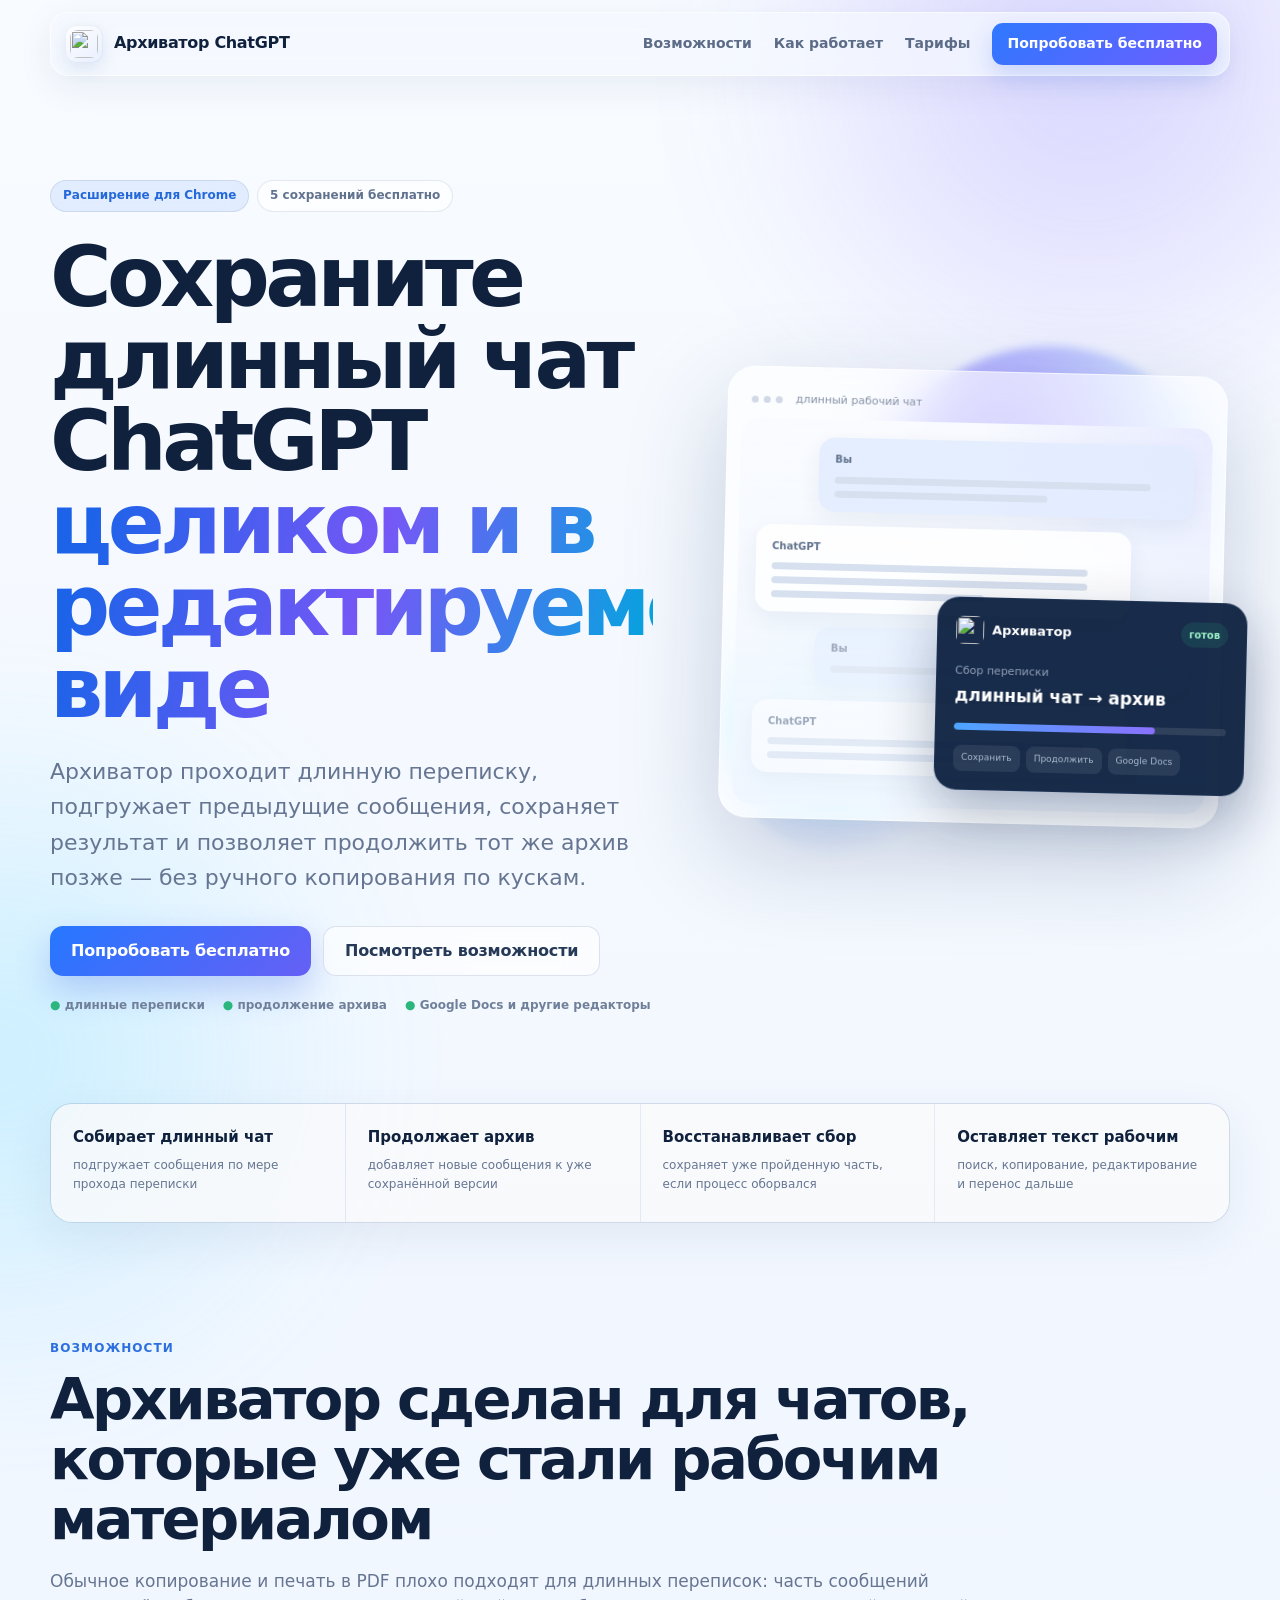
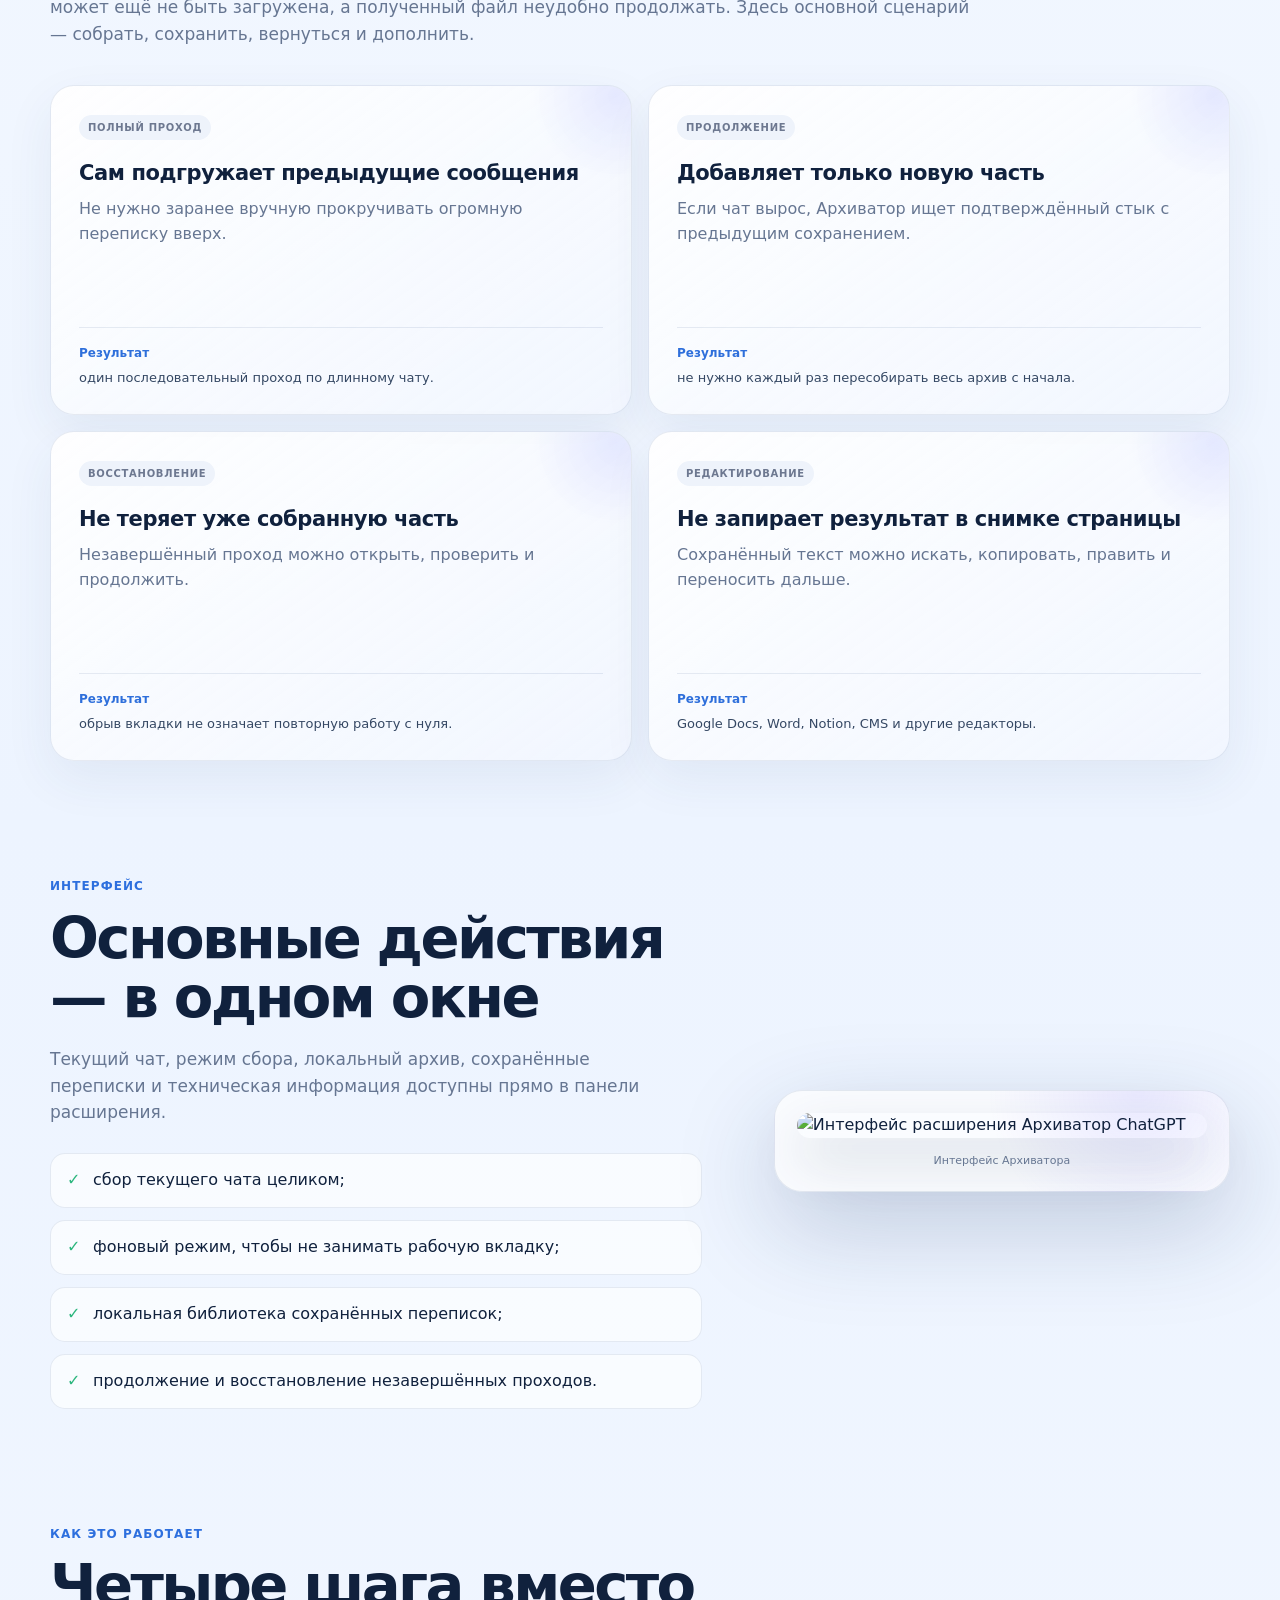
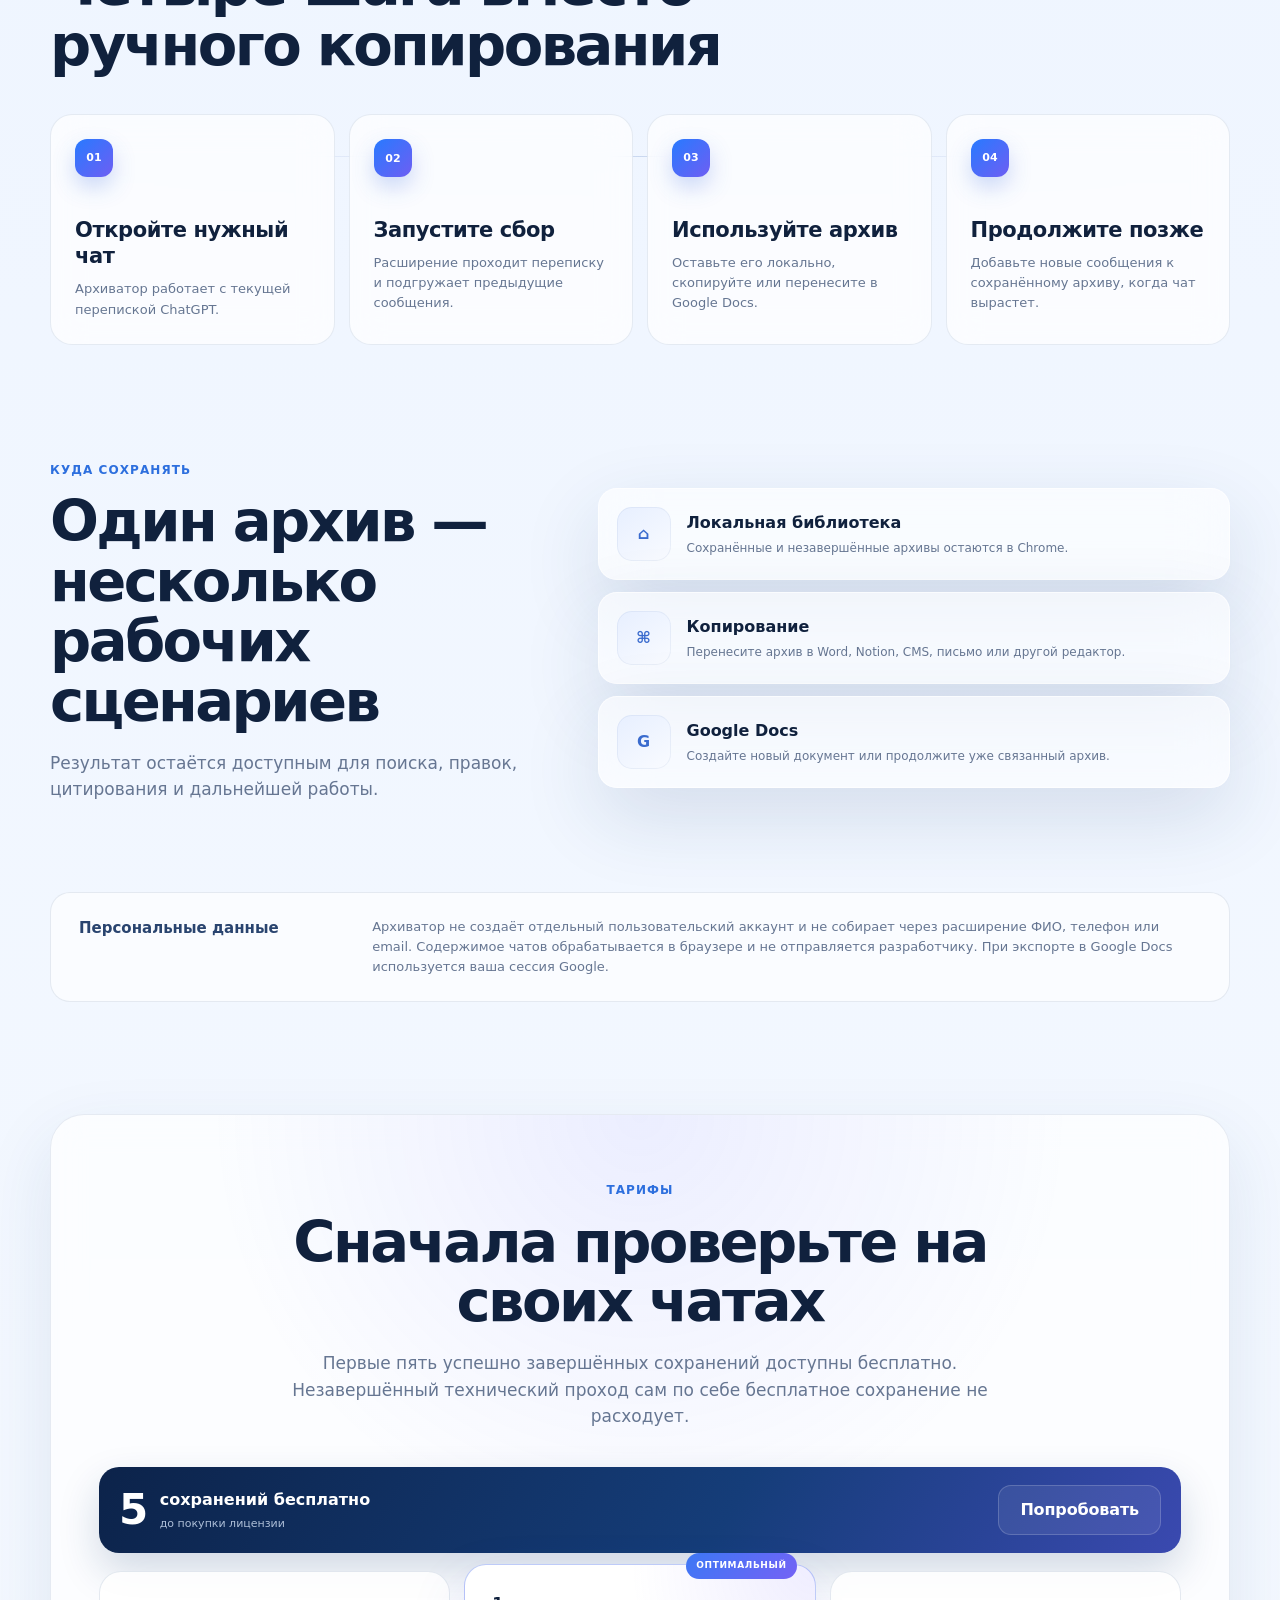
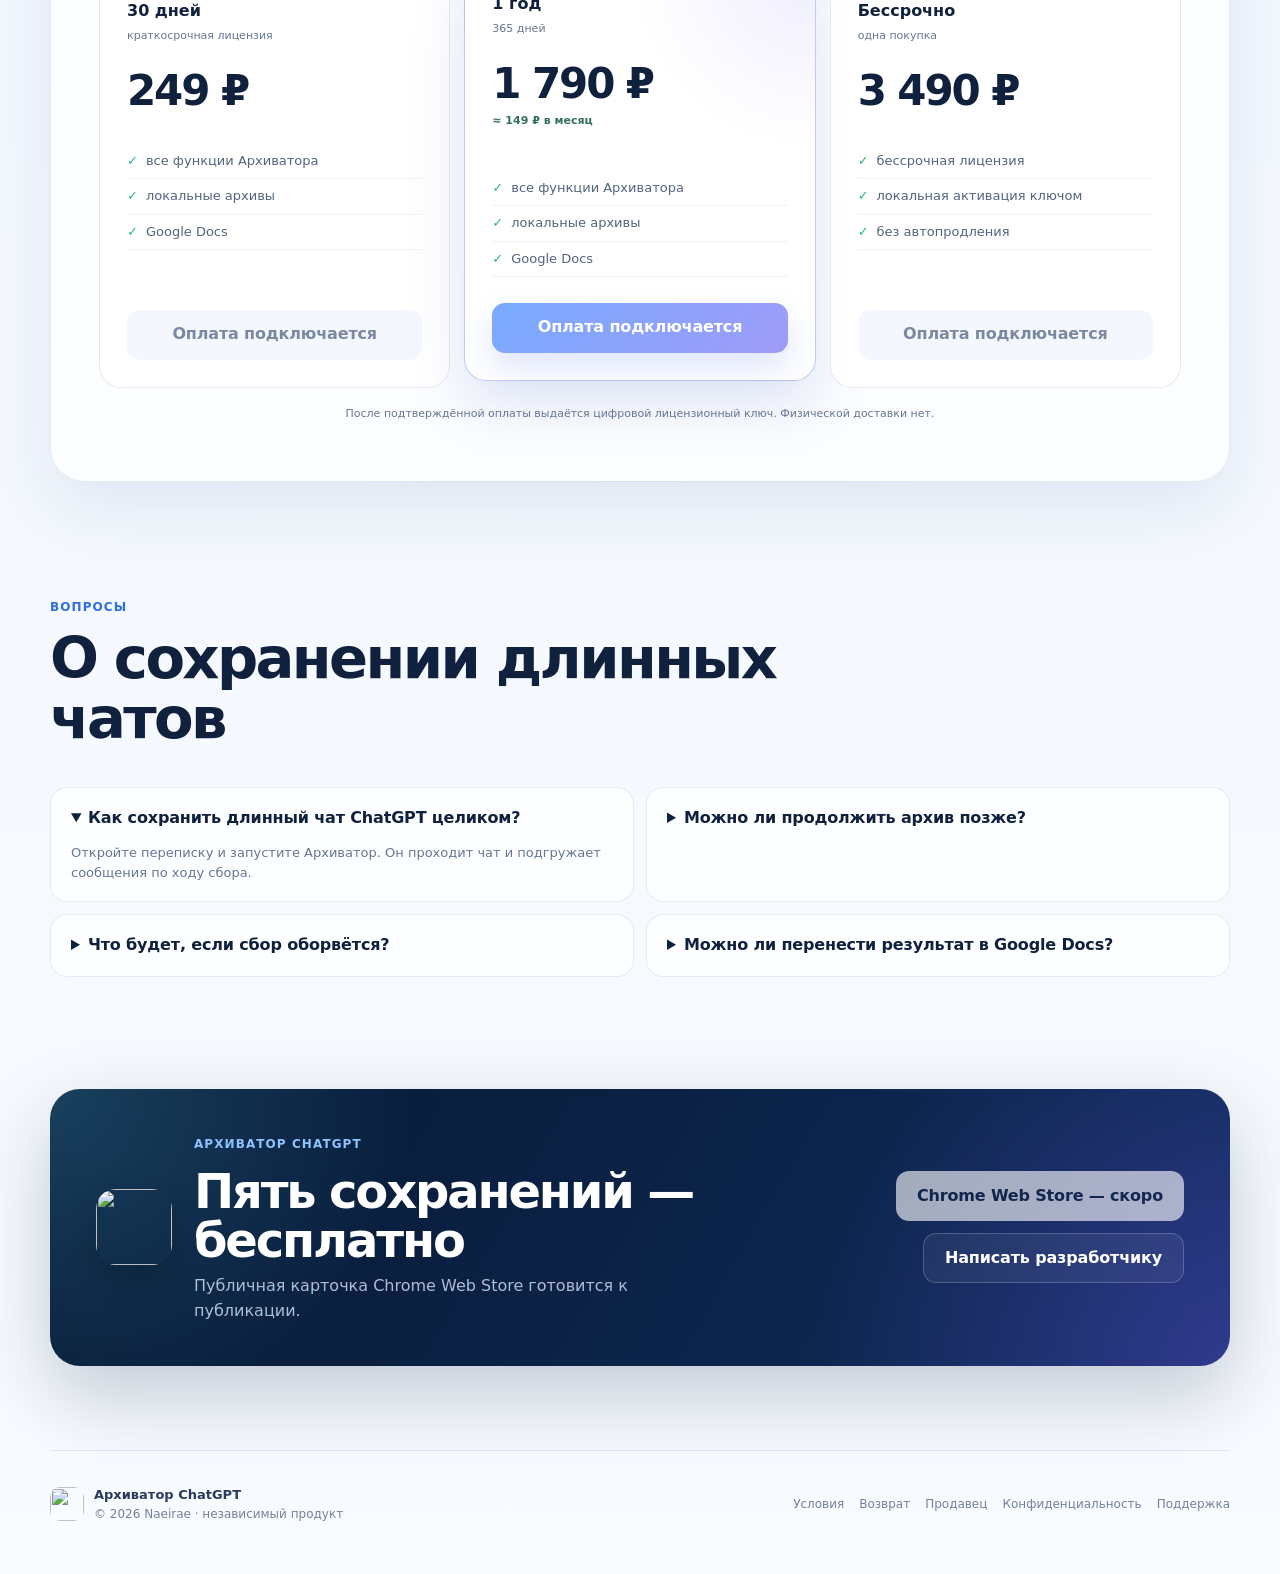
==== commit 85813096: "Refocus landing on product features and add screenshot" ====
--- a/docs/index.html
+++ b/docs/index.html
@@ -3,46 +3,29 @@
 <head>
   <meta charset="utf-8">
   <meta name="viewport" content="width=device-width,initial-scale=1">
-  <title>Сохранить чат ChatGPT целиком — Архиватор для Chrome</title>
-  <meta name="description" content="Архиватор ChatGPT помогает сохранить длинный чат целиком: собирает переписку, продолжает архив, восстанавливает оборванный сбор и переносит текст в Google Docs. 5 сохранений бесплатно.">
+  <title>Архиватор ChatGPT — сохранить длинный чат целиком</title>
+  <meta name="description" content="Расширение Chrome для длинных чатов ChatGPT: полный проход переписки, продолжение архива, восстановление после обрыва, Google Docs и редактируемый текст. 5 сохранений бесплатно.">
   <meta name="theme-color" content="#071a36">
   <meta property="og:title" content="Архиватор ChatGPT — длинные чаты в редактируемом виде">
-  <meta property="og:description" content="Не скриншот и не одноразовый PDF: локальный архив, продолжение переписки и перенос в Google Docs.">
+  <meta property="og:description" content="Собирает длинную переписку, продолжает сохранённый архив и переносит результат в Google Docs.">
   <meta property="og:type" content="website">
   <meta property="og:url" content="https://naeirae.github.io/ChatGPT-Conversation-Archiver-production/">
-  <link rel="icon" type="image/png" sizes="16x16" href="https://raw.githubusercontent.com/Naeirae/ChatGPT-Conversation-Archiver-production/production-v0.4.0-build/icons/icon-16.png">
   <link rel="icon" type="image/png" sizes="32x32" href="https://raw.githubusercontent.com/Naeirae/ChatGPT-Conversation-Archiver-production/production-v0.4.0-build/icons/icon-32.png">
   <link rel="apple-touch-icon" href="https://raw.githubusercontent.com/Naeirae/ChatGPT-Conversation-Archiver-production/production-v0.4.0-build/icons/icon-128.png">
   <link rel="stylesheet" href="styles.css">
-  <script type="application/ld+json">
-  {
-    "@context":"https://schema.org",
-    "@type":"SoftwareApplication",
-    "name":"Архиватор ChatGPT",
-    "applicationCategory":"BrowserApplication",
-    "operatingSystem":"Chrome",
-    "description":"Расширение Chrome для сохранения длинных чатов ChatGPT в редактируемом виде и переноса в Google Docs.",
-    "offers":[
-      {"@type":"Offer","price":"249","priceCurrency":"RUB","name":"30 дней"},
-      {"@type":"Offer","price":"1790","priceCurrency":"RUB","name":"1 год"},
-      {"@type":"Offer","price":"3490","priceCurrency":"RUB","name":"Бессрочно"}
-    ]
-  }
-  </script>
 </head>
 <body>
   <div class="page-glow page-glow-one" aria-hidden="true"></div>
   <div class="page-glow page-glow-two" aria-hidden="true"></div>
 
   <header class="site-header">
-    <a class="brand" href="#top" aria-label="Архиватор ChatGPT">
+    <a class="brand" href="#top">
       <span class="brand-icon"><img src="https://raw.githubusercontent.com/Naeirae/ChatGPT-Conversation-Archiver-production/production-v0.4.0-build/icons/icon-64.png" alt=""></span>
       <span>Архиватор ChatGPT</span>
     </a>
-    <nav class="nav" aria-label="Основная навигация">
-      <a href="#difference">Отличия</a>
+    <nav class="nav">
+      <a href="#features">Возможности</a>
       <a href="#how">Как работает</a>
-      <a href="#privacy">Приватность</a>
       <a href="#price">Тарифы</a>
       <a class="nav-cta" href="#install">Попробовать бесплатно</a>
     </nav>
@@ -56,15 +39,15 @@
           <span class="pill">5 сохранений бесплатно</span>
         </div>
         <h1>Сохраните длинный чат ChatGPT <span>целиком и в редактируемом виде</span></h1>
-        <p class="hero-lead">Не фотография страницы и не одноразовая выгрузка. Архиватор проходит длинную переписку, сохраняет результат локально, умеет продолжать уже созданный архив и переносить текст в Google Docs.</p>
+        <p class="hero-lead">Архиватор проходит длинную переписку, подгружает предыдущие сообщения, сохраняет результат и позволяет продолжить тот же архив позже — без ручного копирования по кускам.</p>
         <div class="hero-actions">
           <a class="button primary" href="#install">Попробовать бесплатно</a>
-          <a class="button ghost" href="#difference">Чем отличается</a>
+          <a class="button ghost" href="#features">Посмотреть возможности</a>
         </div>
         <div class="trust-row">
-          <span>● без аккаунта Архиватора</span>
-          <span>● чаты не уходят на наш сервер</span>
-          <span>● Google Docs и copy-anywhere</span>
+          <span>● длинные переписки</span>
+          <span>● продолжение архива</span>
+          <span>● Google Docs и другие редакторы</span>
         </div>
       </div>
 
@@ -72,10 +55,7 @@
         <div class="orb orb-one"></div>
         <div class="orb orb-two"></div>
         <div class="browser-frame glass">
-          <div class="browser-bar">
-            <div class="dots"><i></i><i></i><i></i></div>
-            <span>chatgpt.com / длинный рабочий чат</span>
-          </div>
+          <div class="browser-bar"><div class="dots"><i></i><i></i><i></i></div><span>длинный рабочий чат</span></div>
           <div class="conversation-lines">
             <div class="line user-line"><b>Вы</b><span></span><span></span></div>
             <div class="line ai-line"><b>ChatGPT</b><span></span><span></span><span></span></div>
@@ -83,109 +63,105 @@
             <div class="line ai-line faded"><b>ChatGPT</b><span></span><span></span></div>
           </div>
           <div class="archiver-card">
-            <div class="archiver-head">
-              <div><img src="https://raw.githubusercontent.com/Naeirae/ChatGPT-Conversation-Archiver-production/production-v0.4.0-build/icons/icon-32.png" alt=""><strong>Архиватор</strong></div>
-              <span class="status-dot">готов</span>
-            </div>
-            <div class="progress-copy">
-              <span>Собираем переписку</span>
-              <strong>длинный чат → архив</strong>
-            </div>
+            <div class="archiver-head"><div><img src="https://raw.githubusercontent.com/Naeirae/ChatGPT-Conversation-Archiver-production/production-v0.4.0-build/icons/icon-32.png" alt=""><strong>Архиватор</strong></div><span class="status-dot">готов</span></div>
+            <div class="progress-copy"><span>Сбор переписки</span><strong>длинный чат → архив</strong></div>
             <div class="progress"><span></span></div>
-            <div class="mini-actions">
-              <span>Локально</span><span>Продолжить</span><span>Google Docs</span>
-            </div>
+            <div class="mini-actions"><span>Сохранить</span><span>Продолжить</span><span>Google Docs</span></div>
           </div>
         </div>
-        <div class="floating-note note-one glass"><strong>Не потерять середину</strong><span>проход с подгрузкой сообщений</span></div>
-        <div class="floating-note note-two glass"><strong>Не начинать заново</strong><span>восстановление и продолжение</span></div>
-      </div>
-    </section>
-
-    <section class="signal-strip" aria-label="Ключевые преимущества">
-      <div><strong>Длинные чаты</strong><span>не только то, что сейчас видно на экране</span></div>
-      <div><strong>Редактируемый текст</strong><span>поиск, копирование, правки и повторное использование</span></div>
-      <div><strong>Продолжение архива</strong><span>добавляйте новые сообщения к уже сохранённому</span></div>
-      <div><strong>Private-first</strong><span>содержимое переписки остаётся в браузере</span></div>
-    </section>
-
-    <section id="difference" class="section market-section">
+      </div>
+    </section>
+
+    <section class="signal-strip" aria-label="Ключевые возможности">
+      <div><strong>Собирает длинный чат</strong><span>подгружает сообщения по мере прохода переписки</span></div>
+      <div><strong>Продолжает архив</strong><span>добавляет новые сообщения к уже сохранённой версии</span></div>
+      <div><strong>Восстанавливает сбор</strong><span>сохраняет уже пройденную часть, если процесс оборвался</span></div>
+      <div><strong>Оставляет текст рабочим</strong><span>поиск, копирование, редактирование и перенос дальше</span></div>
+    </section>
+
+    <section id="features" class="section market-section">
       <div class="section-head wide">
-        <span class="eyebrow">Почему появился Архиватор</span>
-        <h2>Проблема не в том, чтобы нажать «Export». Проблема — получить пригодный архив длинного рабочего чата.</h2>
-        <p>Пользователи жалуются на огромные общие JSON-выгрузки, неполное копирование длинных веток и экспорт только уже загруженной части разговора. У некоторых расширений прямо в инструкции приходится сначала вручную прокручивать чат вверх, чтобы старые сообщения вообще попали в экспорт. Архиватор строится вокруг другой задачи: пройти длинную переписку, сохранить состояние прохода и потом продолжить архив, а не просто скачать текущую страницу.</p>
+        <span class="eyebrow">Возможности</span>
+        <h2>Архиватор сделан для чатов, которые уже стали рабочим материалом</h2>
+        <p>Обычное копирование и печать в PDF плохо подходят для длинных переписок: часть сообщений может ещё не быть загружена, а полученный файл неудобно продолжать. Здесь основной сценарий — собрать, сохранить, вернуться и дополнить.</p>
       </div>
 
       <div class="compare-grid">
         <article class="pain-card">
-          <span class="card-label">Типичная боль</span>
-          <h3>«Экспорт есть, но в нём не весь длинный чат»</h3>
-          <p>Виртуализированные страницы подгружают сообщения частями. Ручное копирование и некоторые экспортеры видят только уже загруженный DOM.</p>
-          <div class="answer"><b>У Архиватора</b><span>отдельный проход по переписке с подгрузкой сообщений и зафиксированной границей конца.</span></div>
-        </article>
-        <article class="pain-card">
-          <span class="card-label">Типичная боль</span>
-          <h3>«Получил PDF — а дальше с ним ничего не сделать»</h3>
-          <p>PDF удобен как снимок, но рабочий материал обычно нужно искать, редактировать, цитировать и переносить дальше.</p>
-          <div class="answer"><b>У Архиватора</b><span>редактируемый текст, локальная библиотека, буфер обмена и Google Docs.</span></div>
-        </article>
-        <article class="pain-card">
-          <span class="card-label">Типичная боль</span>
-          <h3>«Чат вырос — приходится экспортировать всё заново»</h3>
-          <p>Обычная выгрузка не знает, где закончилась предыдущая версия архива.</p>
-          <div class="answer"><b>У Архиватора</b><span>подтверждённый стык и продолжение только новыми сообщениями.</span></div>
-        </article>
-        <article class="pain-card">
-          <span class="card-label">Типичная боль</span>
-          <h3>«Проход оборвался — результат пропал»</h3>
-          <p>На длинной переписке один сбой особенно дорог: повторный сбор может занять заметное время.</p>
-          <div class="answer"><b>У Архиватора</b><span>checkpoint незавершённого прохода: открыть, проверить, продолжить или удалить.</span></div>
-        </article>
-      </div>
-      <p class="research-note">Архиватор не обещает магическую «100% выгрузку любого объёма»: предельный масштаб отдельно проходит live-тесты. Его отличие — сама архитектура длинного прохода, восстановления и продолжения.</p>
+          <span class="card-label">Полный проход</span>
+          <h3>Сам подгружает предыдущие сообщения</h3>
+          <p>Не нужно заранее вручную прокручивать огромную переписку вверх.</p>
+          <div class="answer"><b>Результат</b><span>один последовательный проход по длинному чату.</span></div>
+        </article>
+        <article class="pain-card">
+          <span class="card-label">Продолжение</span>
+          <h3>Добавляет только новую часть</h3>
+          <p>Если чат вырос, Архиватор ищет подтверждённый стык с предыдущим сохранением.</p>
+          <div class="answer"><b>Результат</b><span>не нужно каждый раз пересобирать весь архив с начала.</span></div>
+        </article>
+        <article class="pain-card">
+          <span class="card-label">Восстановление</span>
+          <h3>Не теряет уже собранную часть</h3>
+          <p>Незавершённый проход можно открыть, проверить и продолжить.</p>
+          <div class="answer"><b>Результат</b><span>обрыв вкладки не означает повторную работу с нуля.</span></div>
+        </article>
+        <article class="pain-card">
+          <span class="card-label">Редактирование</span>
+          <h3>Не запирает результат в снимке страницы</h3>
+          <p>Сохранённый текст можно искать, копировать, править и переносить дальше.</p>
+          <div class="answer"><b>Результат</b><span>Google Docs, Word, Notion, CMS и другие редакторы.</span></div>
+        </article>
+      </div>
+    </section>
+
+    <section class="section product-shot-section">
+      <div class="product-shot-copy">
+        <span class="eyebrow">Интерфейс</span>
+        <h2>Основные действия — в одном окне</h2>
+        <p>Текущий чат, режим сбора, локальный архив, сохранённые переписки и техническая информация доступны прямо в панели расширения.</p>
+        <ul class="feature-list">
+          <li>сбор текущего чата целиком;</li>
+          <li>фоновый режим, чтобы не занимать рабочую вкладку;</li>
+          <li>локальная библиотека сохранённых переписок;</li>
+          <li>продолжение и восстановление незавершённых проходов.</li>
+        </ul>
+      </div>
+      <figure class="product-shot-card">
+        <img src="assets/archiver-popup.jpg" alt="Интерфейс расширения Архиватор ChatGPT">
+        <figcaption>Интерфейс Архиватора</figcaption>
+      </figure>
     </section>
 
     <section id="how" class="section workflow-section">
       <div class="section-head">
-        <span class="eyebrow">Как сохранить чат ChatGPT целиком</span>
-        <h2>Один рабочий поток вместо ручного копирования по кускам</h2>
+        <span class="eyebrow">Как это работает</span>
+        <h2>Четыре шага вместо ручного копирования</h2>
       </div>
       <div class="workflow">
-        <article><span>01</span><div><h3>Откройте чат</h3><p>Выберите нужную переписку ChatGPT и запустите Архиватор.</p></div></article>
-        <article><span>02</span><div><h3>Запустите сбор</h3><p>Архиватор фиксирует нижнюю границу и проходит чат, подгружая более ранние сообщения.</p></div></article>
-        <article><span>03</span><div><h3>Получите редактируемый архив</h3><p>Просматривайте его локально, копируйте целиком или отправляйте в Google Docs.</p></div></article>
-        <article><span>04</span><div><h3>Вернитесь позже</h3><p>Если чат продолжился, добавьте новые сообщения к существующему архиву вместо полного повторного прохода.</p></div></article>
+        <article><span>01</span><div><h3>Откройте нужный чат</h3><p>Архиватор работает с текущей перепиской ChatGPT.</p></div></article>
+        <article><span>02</span><div><h3>Запустите сбор</h3><p>Расширение проходит переписку и подгружает предыдущие сообщения.</p></div></article>
+        <article><span>03</span><div><h3>Используйте архив</h3><p>Оставьте его локально, скопируйте или перенесите в Google Docs.</p></div></article>
+        <article><span>04</span><div><h3>Продолжите позже</h3><p>Добавьте новые сообщения к сохранённому архиву, когда чат вырастет.</p></div></article>
       </div>
     </section>
 
     <section class="section output-section">
       <div class="output-copy">
-        <span class="eyebrow">Не запираем результат в одном формате</span>
-        <h2>Архив остаётся рабочим текстом</h2>
-        <p>Поиск по тексту, правки, цитирование и перенос в другие инструменты остаются доступными после сохранения.</p>
+        <span class="eyebrow">Куда сохранять</span>
+        <h2>Один архив — несколько рабочих сценариев</h2>
+        <p>Результат остаётся доступным для поиска, правок, цитирования и дальнейшей работы.</p>
       </div>
       <div class="output-stack">
         <article class="glass"><div class="output-icon">⌂</div><div><strong>Локальная библиотека</strong><p>Сохранённые и незавершённые архивы остаются в Chrome.</p></div></article>
-        <article class="glass"><div class="output-icon">⌘</div><div><strong>Копирование куда угодно</strong><p>Word, Notion, CMS, письмо или любой другой редактор.</p></div></article>
-        <article class="glass"><div class="output-icon">G</div><div><strong>Google Docs</strong><p>Новый документ или подтверждённое продолжение уже связанного архива.</p></div></article>
-      </div>
-    </section>
-
-    <section id="privacy" class="section privacy-section">
-      <div class="privacy-panel">
-        <div>
-          <span class="eyebrow light">Private-first</span>
-          <h2>Чат не должен ехать на чужой сервер только ради сохранения</h2>
-          <p>Содержимое переписок обрабатывается в браузере. Готовые архивы и recovery-состояние хранятся локально. Собственного аккаунта Архиватора нет.</p>
-          <p>При переносе в Google Docs используется ваша сессия Google. Лицензионный ключ проверяется локально и не требует профиля пользователя.</p>
-        </div>
-        <div class="data-flow">
-          <div><span>1</span><p><b>ChatGPT</b><small>ваша вкладка браузера</small></p></div>
-          <i></i>
-          <div><span>2</span><p><b>Архиватор</b><small>локальная обработка</small></p></div>
-          <i></i>
-          <div><span>3</span><p><b>Ваш архив</b><small>Chrome / Google Docs</small></p></div>
-        </div>
+        <article class="glass"><div class="output-icon">⌘</div><div><strong>Копирование</strong><p>Перенесите архив в Word, Notion, CMS, письмо или другой редактор.</p></div></article>
+        <article class="glass"><div class="output-icon">G</div><div><strong>Google Docs</strong><p>Создайте новый документ или продолжите уже связанный архив.</p></div></article>
+      </div>
+    </section>
+
+    <section class="section privacy-note-section">
+      <div class="privacy-note">
+        <strong>Персональные данные</strong>
+        <p>Архиватор не создаёт отдельный пользовательский аккаунт и не собирает через расширение ФИО, телефон или email. Содержимое чатов обрабатывается в браузере и не отправляется разработчику. При экспорте в Google Docs используется ваша сессия Google.</p>
       </div>
     </section>
 
@@ -193,36 +169,32 @@
       <div class="pricing-shell">
         <div class="section-head centered">
           <span class="eyebrow">Тарифы</span>
-          <h2>Сначала пять реальных сохранений. Потом решайте, нужен ли Архиватор дальше.</h2>
-          <p>Бесплатные попытки списываются только за успешно завершённые сохранения. Оборванный технический проход сам по себе лимит не расходует.</p>
-        </div>
-
+          <h2>Сначала проверьте на своих чатах</h2>
+          <p>Первые пять успешно завершённых сохранений доступны бесплатно. Незавершённый технический проход сам по себе бесплатное сохранение не расходует.</p>
+        </div>
         <div class="free-banner">
-          <div><span class="free-number">5</span><div><strong>сохранений бесплатно</strong><small>без карты и без аккаунта Архиватора</small></div></div>
-          <a class="button ghost-dark" href="#install">Начать с бесплатных</a>
-        </div>
-
+          <div><span class="free-number">5</span><div><strong>сохранений бесплатно</strong><small>до покупки лицензии</small></div></div>
+          <a class="button ghost-dark" href="#install">Попробовать</a>
+        </div>
         <div class="price-grid">
           <article class="price-card">
-            <div class="plan-top"><span>30 дней</span><small>для разовой задачи</small></div>
+            <div class="plan-top"><span>30 дней</span><small>краткосрочная лицензия</small></div>
             <strong class="price">249 ₽</strong>
-            <ul><li>полный функционал</li><li>локальные архивы</li><li>Google Docs</li></ul>
+            <ul><li>все функции Архиватора</li><li>локальные архивы</li><li>Google Docs</li></ul>
             <span class="button plan-button disabled" aria-disabled="true">Оплата подключается</span>
           </article>
-
           <article class="price-card featured">
             <div class="popular">Оптимальный</div>
-            <div class="plan-top"><span>1 год</span><small>для регулярной работы</small></div>
+            <div class="plan-top"><span>1 год</span><small>365 дней</small></div>
             <strong class="price">1 790 ₽</strong>
-            <div class="saving">≈ 149 ₽/месяц · на 40% дешевле 12 месячных лицензий</div>
-            <ul><li>полный функционал</li><li>локальные архивы</li><li>Google Docs</li></ul>
+            <div class="saving">≈ 149 ₽ в месяц</div>
+            <ul><li>все функции Архиватора</li><li>локальные архивы</li><li>Google Docs</li></ul>
             <span class="button primary disabled" aria-disabled="true">Оплата подключается</span>
           </article>
-
           <article class="price-card">
             <div class="plan-top"><span>Бессрочно</span><small>одна покупка</small></div>
             <strong class="price">3 490 ₽</strong>
-            <ul><li>бессрочная лицензия</li><li>локальная активация</li><li>без автопродления</li></ul>
+            <ul><li>бессрочная лицензия</li><li>локальная активация ключом</li><li>без автопродления</li></ul>
             <span class="button plan-button disabled" aria-disabled="true">Оплата подключается</span>
           </article>
         </div>
@@ -232,53 +204,14 @@
 
     <section class="section faq-section">
       <div class="section-head">
-        <span class="eyebrow">Коротко о главном</span>
-        <h2>Вопросы про экспорт и сохранение ChatGPT</h2>
+        <span class="eyebrow">Вопросы</span>
+        <h2>О сохранении длинных чатов</h2>
       </div>
       <div class="faq-grid">
-        <details open><summary>Как сохранить длинный чат ChatGPT целиком?</summary><p>Откройте нужную переписку и запустите Архиватор. Он проходит чат и подгружает сообщения по ходу сбора, а не ограничивается текущей видимой областью страницы.</p></details>
-        <details><summary>Можно ли перенести ChatGPT в Google Docs?</summary><p>Да. Готовый архив можно перенести в новый Google Doc, а для связанного архива — добавлять подтверждённое продолжение.</p></details>
-        <details><summary>Можно ли просто скопировать результат в Word или Notion?</summary><p>Да. Архив можно копировать через буфер обмена и использовать в любом редакторе, который принимает обычный текст.</p></details>
-        <details><summary>Что произойдёт, если сбор длинного чата оборвётся?</summary><p>Незавершённый проход сохраняется отдельно. Его можно открыть и продолжить; Архиватор не должен заставлять начинать всё с нуля после каждого сбоя.</p></details>
-        <details><summary>Чаты отправляются на сервер разработчика?</summary><p>Нет. Содержимое чата обрабатывается в браузере и хранится локально; собственный сервер для содержимого переписок не используется.</p></details>
-        <details><summary>Это официальный продукт OpenAI?</summary><p>Нет. «Архиватор ChatGPT» — независимое расширение и не аффилирован с OpenAI.</p></details>
-      </div>
-    </section>
-
-    <section id="terms" class="section legal-section">
-      <div class="section-head compact">
-        <span class="eyebrow">Условия предоставления</span>
-        <h2>Что получает покупатель</h2>
-      </div>
-      <div class="legal-grid">
-        <article><h3>Цифровая лицензия</h3><p>Лицензионный ключ для production-версии «Архиватора ChatGPT» на оплаченный срок либо бессрочно — в зависимости от тарифа.</p></article>
-        <article><h3>Начало срока</h3><p>Для срочных тарифов срок начинается с момента выпуска ключа после подтверждения оплаты платёжной системой.</p></article>
-        <article><h3>Выдача ключа</h3><p>После подтверждения платежа ключ показывается на странице успешной оплаты; его нужно вставить в поле активации Архиватора.</p></article>
-        <article><h3>Доставка</h3><p>Физической доставки нет. Результат покупки — цифровой лицензионный ключ.</p></article>
-      </div>
-    </section>
-
-    <section id="refund" class="section legal-section">
-      <div class="legal-copy">
-        <div><span class="eyebrow">Отказ и возврат</span><h2>Если возникла проблема с оплатой или лицензией</h2></div>
-        <div><p>Для обращения по вопросу отказа от покупки, возврата денежных средств или технической ошибки при выдаче лицензии напишите на <a href="mailto:nekurismarieykjuri@gmail.com">nekurismarieykjuri@gmail.com</a>. Укажите дату и сумму платежа, тариф и идентификатор заказа, если он доступен.</p><p>Обращение рассматривается с учётом состояния платежа, выдачи и активации лицензии и требований применимого законодательства. Если платёж подтверждён, но ключ не выдан или технически не активируется, сначала проверяется возможность восстановить выдачу; если это невозможно, решается вопрос о возврате.</p></div>
-      </div>
-    </section>
-
-    <section id="seller" class="section seller-section">
-      <div class="section-head compact">
-        <span class="eyebrow">Продавец и контакты</span>
-        <h2>Реквизиты</h2>
-      </div>
-      <div class="seller-card">
-        <dl>
-          <div><dt>Статус</dt><dd>Физическое лицо — плательщик налога на профессиональный доход (самозанятый)</dd></div>
-          <div><dt>Наименование продукта</dt><dd>Архиватор ChatGPT</dd></div>
-          <div><dt>Разработчик</dt><dd>@naeirae</dd></div>
-          <div><dt>Email</dt><dd><a href="mailto:nekurismarieykjuri@gmail.com">nekurismarieykjuri@gmail.com</a></dd></div>
-          <div><dt>ФИО продавца</dt><dd>Чумакова Анастасия</dd></div>
-          <div><dt>ИНН</dt><dd>972000733667</dd></div>
-        </dl>
+        <details open><summary>Как сохранить длинный чат ChatGPT целиком?</summary><p>Откройте переписку и запустите Архиватор. Он проходит чат и подгружает сообщения по ходу сбора.</p></details>
+        <details><summary>Можно ли продолжить архив позже?</summary><p>Да. Архиватор ищет подтверждённый стык и добавляет новую часть переписки.</p></details>
+        <details><summary>Что будет, если сбор оборвётся?</summary><p>Уже собранная часть сохраняется как незавершённый проход, который можно продолжить.</p></details>
+        <details><summary>Можно ли перенести результат в Google Docs?</summary><p>Да. Готовый архив можно перенести в новый документ или использовать для продолжения уже связанного документа.</p></details>
       </div>
     </section>
 
@@ -287,13 +220,13 @@
         <img src="https://raw.githubusercontent.com/Naeirae/ChatGPT-Conversation-Archiver-production/production-v0.4.0-build/icons/icon-128.png" alt="">
         <div>
           <span class="eyebrow light">Архиватор ChatGPT</span>
-          <h2>Проверьте сначала на своём длинном чате</h2>
-          <p>Первые пять успешно завершённых сохранений — бесплатно.</p>
+          <h2>Пять сохранений — бесплатно</h2>
+          <p>Публичная карточка Chrome Web Store готовится к публикации.</p>
         </div>
       </div>
       <div class="install-actions">
         <span class="button white disabled" aria-disabled="true">Chrome Web Store — скоро</span>
-        <a class="button outline-light" href="mailto:nekurismarieykjuri@gmail.com">Написать разработчику</a>
+        <a class="button outline-light" href="mailto:naeirae@yandex.ru">Написать разработчику</a>
       </div>
     </section>
   </main>
@@ -301,11 +234,11 @@
   <footer class="footer">
     <div class="footer-brand"><img src="https://raw.githubusercontent.com/Naeirae/ChatGPT-Conversation-Archiver-production/production-v0.4.0-build/icons/icon-32.png" alt=""><div><strong>Архиватор ChatGPT</strong><span>© 2026 Naeirae · независимый продукт</span></div></div>
     <div class="footer-links">
-      <a href="https://github.com/Naeirae/ChatGPT-Conversation-Archiver-production/blob/production-v0.4.0-build/LICENSE">Лицензия</a>
-      <a href="https://github.com/Naeirae/ChatGPT-Conversation-Archiver-production/blob/production-v0.4.0-build/LEGAL_NOTICE.md">Правообладатель</a>
-      <a href="#terms">Условия</a>
-      <a href="#refund">Возврат</a>
-      <a href="#seller">Реквизиты</a>
+      <a href="legal.html#terms">Условия</a>
+      <a href="legal.html#refund">Возврат</a>
+      <a href="legal.html#seller">Продавец</a>
+      <a href="privacy.html">Конфиденциальность</a>
+      <a href="mailto:naeirae@yandex.ru">Поддержка</a>
     </div>
   </footer>
 </body>
--- a/docs/styles.css
+++ b/docs/styles.css
@@ -1,253 +1,843 @@
 :root {
-  --bg: #f4f8ff;
-  --panel: #ffffff;
-  --text: #12233f;
-  --muted: #60708a;
-  --line: #dbe5f1;
-  --accent: #1769e0;
-  --accent-dark: #0f55ba;
-  --soft: #eaf2ff;
-  --shadow: 0 24px 60px rgba(37, 74, 128, .12);
+  --bg: #eef4ff;
+  --bg-deep: #06162f;
+  --ink: #10213d;
+  --muted: #667692;
+  --line: rgba(71, 100, 145, .16);
+  --panel: rgba(255, 255, 255, .72);
+  --panel-solid: #ffffff;
+  --accent: #2f78ff;
+  --accent-2: #6f5cff;
+  --cyan: #56d8ff;
+  --green: #2bb67d;
+  --shadow: 0 28px 80px rgba(30, 63, 112, .14);
+  --shadow-strong: 0 34px 100px rgba(22, 50, 102, .22);
 }
 
 * { box-sizing: border-box; }
 html { scroll-behavior: smooth; }
 body {
   margin: 0;
-  font-family: "Segoe UI", Arial, sans-serif;
-  color: var(--text);
+  min-width: 320px;
+  color: var(--ink);
+  font-family: Inter, ui-sans-serif, system-ui, -apple-system, BlinkMacSystemFont, "Segoe UI", sans-serif;
+  line-height: 1.55;
   background:
-    radial-gradient(circle at 90% 0%, rgba(23, 105, 224, .10), transparent 30rem),
-    var(--bg);
-  line-height: 1.55;
+    linear-gradient(180deg, #f8fbff 0%, #edf4ff 38%, #f8fbff 100%);
+  overflow-x: hidden;
 }
 a { color: inherit; }
+img { display: block; max-width: 100%; }
+h1, h2, h3, p { margin-top: 0; }
+h1 {
+  margin-bottom: 24px;
+  font-size: clamp(48px, 6.7vw, 84px);
+  line-height: .98;
+  letter-spacing: -.055em;
+}
+h1 span {
+  display: block;
+  color: transparent;
+  background: linear-gradient(105deg, #1d63e9 8%, #7657f6 52%, #00a8df 98%);
+  -webkit-background-clip: text;
+  background-clip: text;
+}
+h2 {
+  margin-bottom: 18px;
+  font-size: clamp(34px, 4.5vw, 58px);
+  line-height: 1.04;
+  letter-spacing: -.045em;
+}
+h3 {
+  margin-bottom: 10px;
+  font-size: 21px;
+  line-height: 1.25;
+  letter-spacing: -.02em;
+}
+
+.page-glow {
+  position: fixed;
+  z-index: -1;
+  width: 48rem;
+  height: 48rem;
+  border-radius: 50%;
+  filter: blur(70px);
+  opacity: .28;
+  pointer-events: none;
+}
+.page-glow-one {
+  top: -20rem;
+  right: -12rem;
+  background: radial-gradient(circle, #7d69ff 0%, rgba(125,105,255,0) 68%);
+}
+.page-glow-two {
+  top: 42rem;
+  left: -24rem;
+  background: radial-gradient(circle, #54d6ff 0%, rgba(84,214,255,0) 70%);
+}
+
 .site-header {
   position: sticky;
-  top: 0;
-  z-index: 20;
+  top: 12px;
+  z-index: 40;
+  width: min(1180px, calc(100% - 32px));
+  margin: 12px auto 0;
+  padding: 10px 12px 10px 14px;
   display: flex;
   align-items: center;
   justify-content: space-between;
   gap: 24px;
-  max-width: 1180px;
-  margin: 0 auto;
-  padding: 18px 24px;
-  background: rgba(244, 248, 255, .88);
-  backdrop-filter: blur(16px);
+  border: 1px solid rgba(255,255,255,.62);
+  border-radius: 18px;
+  background: rgba(244, 248, 255, .72);
+  box-shadow: 0 10px 34px rgba(38, 72, 125, .08);
+  backdrop-filter: blur(22px) saturate(1.2);
 }
 .brand {
   display: inline-flex;
   align-items: center;
-  gap: 10px;
+  gap: 11px;
+  text-decoration: none;
+  font-weight: 800;
+  letter-spacing: -.02em;
+}
+.brand-icon {
+  display: grid;
+  place-items: center;
+  width: 38px;
+  height: 38px;
+  padding: 4px;
+  border-radius: 11px;
+  background: linear-gradient(145deg, rgba(255,255,255,.95), rgba(227,236,255,.8));
+  box-shadow: inset 0 0 0 1px rgba(68,102,158,.08), 0 6px 18px rgba(42,83,146,.12);
+}
+.brand-icon img { width: 28px; height: 28px; border-radius: 8px; }
+.nav { display: flex; align-items: center; gap: 22px; font-size: 14px; }
+.nav a { color: #5c6c87; text-decoration: none; font-weight: 650; }
+.nav a:hover { color: #142747; }
+.nav .nav-cta {
+  padding: 10px 15px;
+  color: #fff;
+  border-radius: 11px;
+  background: linear-gradient(135deg, var(--accent), var(--accent-2));
+  box-shadow: 0 10px 24px rgba(57,104,233,.22);
+}
+
+main { width: min(1180px, calc(100% - 48px)); margin: 0 auto; padding-bottom: 84px; }
+
+.hero {
+  position: relative;
+  min-height: 760px;
+  padding: 104px 0 88px;
+  display: grid;
+  grid-template-columns: minmax(0, 1.08fr) minmax(420px, .92fr);
+  align-items: center;
+  gap: 64px;
+}
+.hero-copy { position: relative; z-index: 2; }
+.hero-badges { display: flex; flex-wrap: wrap; gap: 8px; margin-bottom: 24px; }
+.pill {
+  display: inline-flex;
+  align-items: center;
+  min-height: 32px;
+  padding: 0 12px;
+  border: 1px solid rgba(72,99,142,.14);
+  border-radius: 999px;
+  background: rgba(255,255,255,.66);
+  color: #61728f;
+  font-size: 12px;
   font-weight: 750;
+  backdrop-filter: blur(12px);
+}
+.pill-blue { color: #2468d9; background: rgba(219,233,255,.76); }
+.hero-lead {
+  max-width: 720px;
+  margin-bottom: 0;
+  color: var(--muted);
+  font-size: clamp(18px, 2vw, 22px);
+  line-height: 1.62;
+}
+.hero-actions, .install-actions {
+  display: flex;
+  align-items: center;
+  flex-wrap: wrap;
+  gap: 12px;
+  margin: 30px 0 20px;
+}
+.button {
+  min-height: 50px;
+  padding: 0 21px;
+  display: inline-flex;
+  align-items: center;
+  justify-content: center;
+  border-radius: 13px;
   text-decoration: none;
-}
-.brand img { width: 34px; height: 34px; border-radius: 9px; }
-.nav { display: flex; gap: 24px; align-items: center; font-size: 14px; }
-.nav a { text-decoration: none; color: var(--muted); }
-.nav a:hover { color: var(--text); }
-.nav .nav-cta { color: white; background: var(--accent); padding: 9px 14px; border-radius: 10px; }
-
-main { max-width: 1180px; margin: 0 auto; padding: 0 24px 80px; }
-.hero {
-  min-height: 680px;
-  display: grid;
-  grid-template-columns: minmax(0, 1.2fr) minmax(360px, .8fr);
-  gap: 70px;
-  align-items: center;
-  padding: 72px 0 90px;
-}
+  font-weight: 800;
+  letter-spacing: -.01em;
+  transition: transform .18s ease, box-shadow .18s ease, background .18s ease;
+}
+.button:hover:not(.disabled) { transform: translateY(-1px); }
+.button.primary {
+  color: #fff;
+  background: linear-gradient(135deg, #2677ff 0%, #665ff5 100%);
+  box-shadow: 0 14px 34px rgba(57, 98, 229, .28);
+}
+.button.primary:hover:not(.disabled) { box-shadow: 0 18px 38px rgba(57, 98, 229, .34); }
+.button.ghost {
+  color: #263957;
+  border: 1px solid rgba(63,91,135,.16);
+  background: rgba(255,255,255,.62);
+  backdrop-filter: blur(14px);
+}
+.button.disabled { cursor: default; opacity: .62; }
+.trust-row {
+  display: flex;
+  flex-wrap: wrap;
+  gap: 11px 18px;
+  color: #70809a;
+  font-size: 12px;
+  font-weight: 650;
+}
+.trust-row span::first-letter { color: var(--green); }
+
+.hero-visual { position: relative; min-height: 570px; display: grid; place-items: center; }
+.glass {
+  border: 1px solid rgba(255,255,255,.64);
+  background: rgba(255,255,255,.58);
+  box-shadow: var(--shadow);
+  backdrop-filter: blur(24px) saturate(1.18);
+}
+.browser-frame {
+  position: relative;
+  z-index: 3;
+  width: min(100%, 500px);
+  padding: 13px;
+  border-radius: 28px;
+  box-shadow: var(--shadow-strong);
+  transform: rotate(1.4deg);
+}
+.browser-bar {
+  height: 38px;
+  padding: 0 10px;
+  display: flex;
+  align-items: center;
+  gap: 13px;
+  color: #8490a4;
+  font-size: 11px;
+}
+.dots { display: flex; gap: 5px; }
+.dots i { width: 7px; height: 7px; border-radius: 50%; background: #d1d8e6; }
+.conversation-lines {
+  min-height: 350px;
+  padding: 18px;
+  border-radius: 19px;
+  background:
+    radial-gradient(circle at 100% 0%, rgba(90,106,255,.11), transparent 38%),
+    linear-gradient(180deg, rgba(249,251,255,.96), rgba(238,245,255,.88));
+  overflow: hidden;
+}
+.line {
+  width: 86%;
+  margin-bottom: 14px;
+  padding: 14px 16px;
+  border-radius: 16px;
+  background: rgba(255,255,255,.86);
+  box-shadow: 0 8px 22px rgba(41,74,120,.07);
+}
+.line.user-line { margin-left: auto; background: rgba(226,236,255,.88); }
+.line b { display: block; margin-bottom: 9px; color: #60718c; font-size: 10px; }
+.line span { display: block; width: 92%; height: 7px; margin-top: 7px; border-radius: 999px; background: #d7e0ee; }
+.line span:last-child { width: 62%; }
+.line.faded { opacity: .58; }
+.archiver-card {
+  position: absolute;
+  z-index: 4;
+  right: -26px;
+  bottom: 32px;
+  width: 310px;
+  padding: 18px;
+  border: 1px solid rgba(69,101,157,.12);
+  border-radius: 22px;
+  background: rgba(8, 29, 61, .93);
+  color: #fff;
+  box-shadow: 0 22px 55px rgba(11,31,68,.32);
+}
+.archiver-head, .archiver-head > div, .mini-actions {
+  display: flex;
+  align-items: center;
+}
+.archiver-head { justify-content: space-between; gap: 12px; }
+.archiver-head > div { gap: 8px; }
+.archiver-head img { width: 28px; height: 28px; border-radius: 8px; }
+.archiver-head strong { font-size: 13px; }
+.status-dot {
+  padding: 5px 8px;
+  border-radius: 999px;
+  color: #9cf0c9;
+  background: rgba(47,183,125,.14);
+  font-size: 10px;
+  font-weight: 750;
+}
+.progress-copy { margin-top: 18px; }
+.progress-copy span { display: block; color: #91a1ba; font-size: 11px; }
+.progress-copy strong { display: block; margin-top: 3px; font-size: 17px; }
+.progress { height: 7px; margin: 15px 0; overflow: hidden; border-radius: 999px; background: rgba(255,255,255,.1); }
+.progress span { display: block; width: 74%; height: 100%; border-radius: inherit; background: linear-gradient(90deg, #4da5ff, #8a71ff); }
+.mini-actions { gap: 6px; flex-wrap: wrap; }
+.mini-actions span { padding: 6px 8px; border-radius: 8px; background: rgba(255,255,255,.08); color: #a9b9d0; font-size: 9px; }
+.orb {
+  position: absolute;
+  border-radius: 50%;
+  filter: blur(4px);
+}
+.orb-one {
+  width: 360px; height: 360px;
+  right: 0; top: 34px;
+  background: radial-gradient(circle at 35% 30%, rgba(124,103,255,.72), rgba(69,158,255,.18) 55%, transparent 70%);
+}
+.orb-two {
+  width: 260px; height: 260px;
+  left: 8px; bottom: 20px;
+  background: radial-gradient(circle at 40% 35%, rgba(69,218,255,.55), rgba(66,123,255,.08) 62%, transparent 72%);
+}
+.floating-note {
+  position: absolute;
+  z-index: 6;
+  width: 190px;
+  padding: 13px 14px;
+  border-radius: 15px;
+}
+.floating-note strong, .floating-note span { display: block; }
+.floating-note strong { margin-bottom: 2px; font-size: 11px; }
+.floating-note span { color: #71819b; font-size: 9px; }
+.note-one { left: -18px; top: 100px; transform: rotate(-4deg); }
+.note-two { right: 18px; top: 38px; transform: rotate(3deg); }
+
+.signal-strip {
+  display: grid;
+  grid-template-columns: repeat(4, 1fr);
+  gap: 1px;
+  overflow: hidden;
+  border: 1px solid rgba(54,85,132,.11);
+  border-radius: 22px;
+  background: rgba(84,105,142,.09);
+  box-shadow: 0 16px 48px rgba(37,67,115,.08);
+}
+.signal-strip > div {
+  min-height: 118px;
+  padding: 22px;
+  background: rgba(255,255,255,.75);
+}
+.signal-strip strong, .signal-strip span { display: block; }
+.signal-strip strong { margin-bottom: 7px; font-size: 15px; }
+.signal-strip span { color: var(--muted); font-size: 12px; }
+
+.section { padding: 112px 0 0; }
+.section-head { max-width: 780px; margin-bottom: 38px; }
+.section-head.wide { max-width: 970px; }
+.section-head.compact { max-width: 620px; }
+.section-head.centered { margin-left: auto; margin-right: auto; text-align: center; }
+.section-head p { color: var(--muted); font-size: 17px; }
 .eyebrow {
   display: inline-block;
-  margin-bottom: 12px;
-  color: var(--accent);
+  margin-bottom: 13px;
+  color: #2d6fde;
+  font-size: 12px;
+  font-weight: 850;
+  letter-spacing: .09em;
+  text-transform: uppercase;
+}
+
+.market-section .section-head p { max-width: 930px; }
+.compare-grid {
+  display: grid;
+  grid-template-columns: repeat(2, 1fr);
+  gap: 16px;
+}
+.pain-card {
+  position: relative;
+  min-height: 330px;
+  padding: 28px;
+  overflow: hidden;
+  border: 1px solid rgba(68,99,151,.13);
+  border-radius: 24px;
+  background:
+    linear-gradient(145deg, rgba(255,255,255,.9), rgba(243,247,255,.72));
+  box-shadow: 0 18px 50px rgba(37,66,111,.07);
+}
+.pain-card::after {
+  content: "";
+  position: absolute;
+  width: 170px; height: 170px;
+  right: -70px; top: -75px;
+  border-radius: 50%;
+  background: radial-gradient(circle, rgba(91,101,255,.12), transparent 70%);
+}
+.card-label {
+  display: inline-flex;
+  padding: 5px 9px;
+  margin-bottom: 20px;
+  border-radius: 999px;
+  color: #6d7890;
+  background: #eef3fb;
+  font-size: 10px;
+  font-weight: 800;
+  text-transform: uppercase;
+  letter-spacing: .07em;
+}
+.pain-card p { color: var(--muted); }
+.answer {
+  position: absolute;
+  left: 28px; right: 28px; bottom: 26px;
+  padding-top: 16px;
+  border-top: 1px solid rgba(67,98,147,.12);
+}
+.answer b, .answer span { display: block; }
+.answer b { margin-bottom: 5px; color: #2e6fdb; font-size: 12px; }
+.answer span { color: #354864; font-size: 13px; }
+.research-note {
+  max-width: 920px;
+  margin: 18px 0 0;
+  color: #78869c;
+  font-size: 12px;
+}
+
+.workflow {
+  position: relative;
+  display: grid;
+  grid-template-columns: repeat(4, 1fr);
+  gap: 14px;
+}
+.workflow::before {
+  content: "";
+  position: absolute;
+  left: 8%; right: 8%; top: 42px;
+  height: 1px;
+  background: linear-gradient(90deg, transparent, rgba(70,111,184,.22), transparent);
+}
+.workflow article {
+  position: relative;
+  z-index: 2;
+  padding: 24px;
+  border: 1px solid rgba(70,101,149,.12);
+  border-radius: 22px;
+  background: rgba(255,255,255,.7);
+  backdrop-filter: blur(16px);
+}
+.workflow article > span {
+  display: grid;
+  place-items: center;
+  width: 38px; height: 38px;
+  margin-bottom: 40px;
+  border-radius: 12px;
+  color: #fff;
+  background: linear-gradient(135deg, #287aff, #6e5ef3);
+  font-size: 11px;
+  font-weight: 850;
+  box-shadow: 0 10px 22px rgba(58,102,223,.25);
+}
+.workflow p { color: var(--muted); margin-bottom: 0; font-size: 13px; }
+
+.output-section {
+  display: grid;
+  grid-template-columns: .85fr 1.15fr;
+  gap: 80px;
+  align-items: center;
+}
+.output-copy p { max-width: 500px; color: var(--muted); font-size: 17px; }
+.output-stack { display: grid; gap: 12px; }
+.output-stack article {
+  display: grid;
+  grid-template-columns: 54px 1fr;
+  gap: 16px;
+  align-items: center;
+  padding: 18px;
+  border-radius: 19px;
+}
+.output-icon {
+  display: grid;
+  place-items: center;
+  width: 54px; height: 54px;
+  border-radius: 15px;
+  background: linear-gradient(145deg, #e7efff, #f9fbff);
+  color: #3a6bce;
+  font-weight: 850;
+  box-shadow: inset 0 0 0 1px rgba(61,101,170,.08);
+}
+.output-stack strong { display: block; margin-bottom: 3px; }
+.output-stack p { margin: 0; color: var(--muted); font-size: 12px; }
+
+.privacy-panel {
+  position: relative;
+  padding: 58px;
+  overflow: hidden;
+  display: grid;
+  grid-template-columns: 1.05fr .95fr;
+  gap: 74px;
+  color: #fff;
+  border-radius: 34px;
+  background:
+    radial-gradient(circle at 86% 12%, rgba(105,91,255,.42), transparent 34%),
+    radial-gradient(circle at 0% 100%, rgba(56,192,255,.20), transparent 38%),
+    linear-gradient(145deg, #071a36 0%, #0d244a 100%);
+  box-shadow: 0 34px 90px rgba(8,28,62,.22);
+}
+.privacy-panel h2 { font-size: clamp(34px, 4vw, 54px); }
+.privacy-panel p { color: rgba(229,239,255,.74); }
+.eyebrow.light { color: #8ec3ff; }
+.data-flow { display: grid; align-content: center; gap: 10px; }
+.data-flow div {
+  display: grid;
+  grid-template-columns: 42px 1fr;
+  gap: 13px;
+  align-items: center;
+  padding: 15px;
+  border: 1px solid rgba(255,255,255,.12);
+  border-radius: 16px;
+  background: rgba(255,255,255,.06);
+}
+.data-flow div > span {
+  display: grid;
+  place-items: center;
+  width: 42px; height: 42px;
+  border-radius: 12px;
+  background: rgba(112,170,255,.16);
+  color: #a6ceff;
+  font-size: 11px;
+  font-weight: 850;
+}
+.data-flow p { margin: 0; }
+.data-flow b, .data-flow small { display: block; }
+.data-flow b { color: #fff; font-size: 13px; }
+.data-flow small { margin-top: 2px; color: #8fa1bd; font-size: 10px; }
+.data-flow i { width: 1px; height: 18px; margin-left: 36px; background: rgba(255,255,255,.15); }
+
+.pricing-shell {
+  padding: 62px 48px 48px;
+  border: 1px solid rgba(67,99,151,.12);
+  border-radius: 34px;
+  background:
+    radial-gradient(circle at 50% 0%, rgba(93,105,255,.10), transparent 38%),
+    rgba(255,255,255,.70);
+  box-shadow: 0 26px 70px rgba(33,66,113,.10);
+  backdrop-filter: blur(16px);
+}
+.free-banner {
+  margin-bottom: 18px;
+  padding: 18px 20px;
+  display: flex;
+  align-items: center;
+  justify-content: space-between;
+  gap: 18px;
+  border-radius: 20px;
+  color: #fff;
+  background: linear-gradient(120deg, #0c234a, #153d79 58%, #4c4fca 120%);
+  box-shadow: 0 18px 40px rgba(17,53,105,.18);
+}
+.free-banner > div { display: flex; align-items: center; gap: 14px; }
+.free-banner strong, .free-banner small { display: block; }
+.free-banner strong { font-size: 16px; }
+.free-banner small { margin-top: 2px; color: #aebfd8; font-size: 11px; }
+.free-number { font-size: 42px; font-weight: 900; line-height: 1; letter-spacing: -.06em; }
+.ghost-dark { color: #fff; border: 1px solid rgba(255,255,255,.18); background: rgba(255,255,255,.08); }
+.price-grid { display: grid; grid-template-columns: repeat(3, 1fr); gap: 14px; }
+.price-card {
+  position: relative;
+  min-height: 390px;
+  padding: 27px;
+  display: flex;
+  flex-direction: column;
+  border: 1px solid rgba(66,97,146,.14);
+  border-radius: 22px;
+  background: rgba(255,255,255,.86);
+}
+.price-card.featured {
+  border-color: rgba(65,102,235,.34);
+  background:
+    radial-gradient(circle at 100% 0%, rgba(108,91,255,.11), transparent 34%),
+    #fff;
+  box-shadow: 0 24px 56px rgba(66,88,192,.15);
+  transform: translateY(-7px);
+}
+.popular {
+  position: absolute;
+  top: -12px; right: 18px;
+  padding: 6px 10px;
+  border-radius: 999px;
+  color: #fff;
+  background: linear-gradient(135deg, #3c78f5, #7462f5);
+  font-size: 9px;
+  font-weight: 850;
+  letter-spacing: .07em;
+  text-transform: uppercase;
+}
+.plan-top span, .plan-top small { display: block; }
+.plan-top span { font-size: 16px; font-weight: 850; }
+.plan-top small { margin-top: 3px; color: var(--muted); font-size: 11px; }
+.price {
+  display: block;
+  margin: 26px 0 7px;
+  font-size: 42px;
+  line-height: 1;
+  letter-spacing: -.05em;
+}
+.saving {
+  min-height: 34px;
+  color: #34715b;
+  font-size: 11px;
+  font-weight: 700;
+}
+.price-card ul {
+  margin: 25px 0 26px;
+  padding: 0;
+  list-style: none;
+  color: #52647f;
   font-size: 13px;
-  font-weight: 750;
-  letter-spacing: .04em;
-  text-transform: uppercase;
-}
-h1, h2, h3, p { margin-top: 0; }
-h1 { font-size: clamp(42px, 6vw, 68px); line-height: 1.02; letter-spacing: -.045em; max-width: 850px; margin-bottom: 24px; }
-h2 { font-size: clamp(30px, 4vw, 46px); line-height: 1.12; letter-spacing: -.035em; margin-bottom: 18px; }
-h3 { font-size: 20px; line-height: 1.25; margin-bottom: 10px; }
-.hero-lead { font-size: 20px; color: var(--muted); max-width: 760px; }
-.hero-actions, .install-actions { display: flex; flex-wrap: wrap; gap: 12px; margin: 30px 0 20px; }
-.button {
-  display: inline-flex;
-  min-height: 48px;
-  align-items: center;
-  justify-content: center;
-  padding: 0 20px;
-  border-radius: 12px;
-  text-decoration: none;
-  font-weight: 700;
-}
-.button.primary { background: var(--accent); color: white; box-shadow: 0 12px 24px rgba(23, 105, 224, .22); }
-.button.primary:hover { background: var(--accent-dark); }
-.button.secondary { border: 1px solid var(--line); background: white; }
-.button.disabled { opacity: .6; cursor: default; }
-.hero-points { padding-left: 20px; color: var(--muted); }
-
-.product-preview {
-  border: 1px solid rgba(23, 105, 224, .18);
-  border-radius: 24px;
-  padding: 18px;
-  background: rgba(255,255,255,.92);
-  box-shadow: var(--shadow);
-  transform: rotate(1.2deg);
-}
-.preview-top, .preview-row, .preview-access, .preview-list > div {
+}
+.price-card li { padding: 7px 0; border-bottom: 1px solid rgba(71,98,139,.09); }
+.price-card li::before { content: "✓"; margin-right: 8px; color: var(--green); font-weight: 850; }
+.price-card .button { width: 100%; margin-top: auto; }
+.plan-button { color: #2a4166; background: #edf3fc; }
+.fine-print { color: var(--muted); font-size: 11px; margin-top: 17px; }
+.fine-print.centered { text-align: center; }
+
+.faq-grid { display: grid; grid-template-columns: repeat(2, 1fr); gap: 12px; }
+.faq-grid details {
+  padding: 18px 20px;
+  border: 1px solid rgba(66,97,146,.12);
+  border-radius: 17px;
+  background: rgba(255,255,255,.72);
+}
+.faq-grid summary { cursor: pointer; font-weight: 780; letter-spacing: -.01em; }
+.faq-grid p { margin: 12px 0 0; color: var(--muted); font-size: 13px; }
+
+.legal-grid {
+  display: grid;
+  grid-template-columns: repeat(4, 1fr);
+  gap: 12px;
+}
+.legal-grid article {
+  padding: 20px;
+  border: 1px solid rgba(68,98,145,.11);
+  border-radius: 18px;
+  background: rgba(255,255,255,.68);
+}
+.legal-grid h3 { font-size: 16px; }
+.legal-grid p { margin-bottom: 0; color: var(--muted); font-size: 12px; }
+.legal-copy {
+  padding: 30px;
+  display: grid;
+  grid-template-columns: .8fr 1.2fr;
+  gap: 50px;
+  border-top: 1px solid rgba(64,96,145,.14);
+  border-bottom: 1px solid rgba(64,96,145,.14);
+}
+.legal-copy h2 { font-size: clamp(27px, 3.3vw, 40px); }
+.legal-copy p { color: var(--muted); font-size: 13px; }
+.legal-copy p:last-child { margin-bottom: 0; }
+
+.seller-card {
+  max-width: 900px;
+  padding: 26px;
+  border: 1px solid rgba(68,98,145,.12);
+  border-radius: 20px;
+  background: rgba(255,255,255,.74);
+}
+.seller-card dl { margin: 0; }
+.seller-card dl > div {
+  padding: 13px 0;
+  display: grid;
+  grid-template-columns: minmax(170px, .4fr) 1fr;
+  gap: 26px;
+  border-bottom: 1px solid rgba(67,95,137,.10);
+}
+.seller-card dl > div:last-child { border-bottom: 0; }
+.seller-card dt { font-weight: 800; }
+.seller-card dd { margin: 0; color: var(--muted); }
+
+.install {
+  margin-top: 112px;
+  padding: 42px 46px;
+  display: flex;
+  align-items: center;
+  justify-content: space-between;
+  gap: 46px;
+  overflow: hidden;
+  border-radius: 30px;
+  color: #fff;
+  background:
+    radial-gradient(circle at 0% 0%, rgba(84,209,255,.22), transparent 30%),
+    radial-gradient(circle at 100% 100%, rgba(120,89,255,.30), transparent 34%),
+    linear-gradient(120deg, #071831, #102d5d);
+  box-shadow: 0 30px 80px rgba(8,27,60,.22);
+}
+.install-copy { display: flex; align-items: center; gap: 22px; }
+.install-copy img { width: 76px; height: 76px; border-radius: 20px; box-shadow: 0 12px 30px rgba(0,0,0,.18); }
+.install h2 { margin-bottom: 8px; font-size: clamp(30px, 4vw, 48px); }
+.install p { margin: 0; color: #aebed6; }
+.install-actions { margin: 0; justify-content: flex-end; }
+.button.white { color: #10223f; background: #fff; }
+.button.outline-light { color: #fff; border: 1px solid rgba(255,255,255,.20); background: rgba(255,255,255,.06); }
+
+.footer {
+  width: min(1180px, calc(100% - 48px));
+  margin: 0 auto;
+  padding: 34px 0 50px;
   display: flex;
   justify-content: space-between;
-  align-items: center;
-  gap: 14px;
-}
-.preview-top { margin-bottom: 14px; }
-.preview-brand { display: flex; align-items: center; gap: 8px; }
-.preview-brand img { width: 28px; height: 28px; border-radius: 8px; }
-.preview-version, .preview-row span, .preview-list span { color: var(--muted); font-size: 12px; }
-.preview-access { padding: 12px 14px; border-radius: 12px; background: var(--soft); margin-bottom: 12px; }
-.preview-card { border: 1px solid var(--line); border-radius: 16px; padding: 16px; }
-.preview-card > strong { display: block; font-size: 20px; margin: 8px 0 16px; }
-.preview-row em { color: #247a45; font-style: normal; font-size: 12px; }
-.preview-select { border: 1px solid var(--line); border-radius: 10px; padding: 10px 12px; color: var(--muted); font-size: 13px; }
-.preview-button { margin-top: 10px; background: var(--accent); color: white; text-align: center; padding: 11px; border-radius: 10px; font-weight: 700; }
-.preview-list { display: grid; gap: 8px; margin-top: 12px; }
-.preview-list > div { border: 1px solid var(--line); padding: 10px 12px; border-radius: 10px; }
-
-.problem, .privacy, .install {
-  display: grid;
-  grid-template-columns: .8fr 1.2fr;
-  gap: 70px;
+  gap: 28px;
+  border-top: 1px solid rgba(65,94,138,.12);
+  color: #748199;
+  font-size: 12px;
+}
+.footer-brand { display: flex; align-items: center; gap: 10px; }
+.footer-brand img { width: 34px; height: 34px; border-radius: 10px; }
+.footer-brand strong, .footer-brand span { display: block; }
+.footer-brand strong { color: #273c5d; font-size: 13px; }
+.footer-links { display: flex; flex-wrap: wrap; align-items: center; gap: 15px; }
+.footer a { text-decoration: none; }
+
+@media (max-width: 1020px) {
+  .nav a:not(.nav-cta) { display: none; }
+  .hero { grid-template-columns: 1fr; padding-top: 82px; gap: 30px; }
+  .hero-copy { max-width: 820px; }
+  .hero-visual { min-height: 540px; }
+  .signal-strip { grid-template-columns: repeat(2, 1fr); }
+  .workflow { grid-template-columns: repeat(2, 1fr); }
+  .workflow::before { display: none; }
+  .output-section, .privacy-panel { grid-template-columns: 1fr; gap: 38px; }
+  .price-grid { grid-template-columns: 1fr; }
+  .price-card { min-height: 0; }
+  .price-card.featured { transform: none; }
+  .legal-grid { grid-template-columns: repeat(2, 1fr); }
+  .install { align-items: flex-start; flex-direction: column; }
+  .install-actions { justify-content: flex-start; }
+}
+
+@media (max-width: 720px) {
+  main, .footer { width: min(100% - 28px, 1180px); }
+  .site-header { width: calc(100% - 20px); top: 8px; margin-top: 8px; }
+  .brand span:last-child { display: none; }
+  .nav { gap: 8px; }
+  .nav .nav-cta { font-size: 12px; }
+  .hero { min-height: auto; padding: 70px 0 60px; }
+  h1 { font-size: clamp(42px, 13vw, 62px); }
+  .hero-visual { min-height: 470px; }
+  .browser-frame { width: 94%; transform: none; }
+  .archiver-card { right: -5px; width: 78%; }
+  .floating-note { display: none; }
+  .signal-strip { grid-template-columns: 1fr; }
+  .section { padding-top: 88px; }
+  .compare-grid, .workflow, .faq-grid, .legal-grid { grid-template-columns: 1fr; }
+  .pain-card { min-height: 350px; }
+  .output-section { gap: 30px; }
+  .privacy-panel, .pricing-shell { padding: 30px 22px; border-radius: 24px; }
+  .free-banner { align-items: flex-start; flex-direction: column; }
+  .legal-copy { padding: 22px 0; grid-template-columns: 1fr; gap: 18px; }
+  .seller-card dl > div { grid-template-columns: 1fr; gap: 4px; }
+  .install { padding: 28px 24px; border-radius: 24px; }
+  .install-copy { align-items: flex-start; }
+  .install-copy img { width: 58px; height: 58px; }
+  .footer { flex-direction: column; }
+}
+
+@media (max-width: 460px) {
+  .hero-actions .button, .install-actions .button { width: 100%; }
+  .trust-row { display: grid; gap: 6px; }
+  .hero-visual { min-height: 430px; }
+  .conversation-lines { min-height: 310px; }
+  .archiver-card { width: 88%; bottom: 22px; }
+  .signal-strip > div { min-height: auto; }
+  .pain-card { min-height: 380px; }
+  .answer { left: 22px; right: 22px; }
+  .price { font-size: 38px; }
+}
+
+
+/* 2026-10 product-focused landing additions */
+.product-shot-section {
+  display: grid;
+  grid-template-columns: minmax(0, 1fr) minmax(320px, .7fr);
+  gap: 72px;
+  align-items: center;
+}
+.product-shot-copy p {
+  max-width: 640px;
+  color: var(--muted);
+  font-size: 17px;
+}
+.feature-list {
+  margin: 28px 0 0;
+  padding: 0;
+  list-style: none;
+  display: grid;
+  gap: 12px;
+}
+.feature-list li {
+  position: relative;
+  padding: 14px 16px 14px 42px;
+  border: 1px solid rgba(66,97,146,.12);
+  border-radius: 15px;
+  background: rgba(255,255,255,.64);
+}
+.feature-list li::before {
+  content: "✓";
+  position: absolute;
+  left: 16px;
+  color: var(--green);
+  font-weight: 900;
+}
+.product-shot-card {
+  margin: 0;
+  padding: 22px;
+  border: 1px solid rgba(70,101,149,.13);
+  border-radius: 28px;
+  background:
+    radial-gradient(circle at 80% 0%, rgba(111,92,255,.12), transparent 40%),
+    rgba(255,255,255,.72);
+  box-shadow: var(--shadow-strong);
+  backdrop-filter: blur(20px);
+}
+.product-shot-card img {
+  width: min(100%, 420px);
+  margin: 0 auto;
+  border-radius: 19px;
+  box-shadow: 0 22px 54px rgba(24,48,87,.20);
+}
+.product-shot-card figcaption {
+  margin-top: 14px;
+  text-align: center;
+  color: var(--muted);
+  font-size: 11px;
+}
+.privacy-note-section { padding-top: 72px; }
+.privacy-note {
+  padding: 24px 28px;
+  display: grid;
+  grid-template-columns: .32fr 1fr;
+  gap: 28px;
   align-items: start;
-  padding: 52px;
-  border-radius: 26px;
-  background: var(--text);
-  color: white;
-}
-.problem p, .privacy p, .install p { color: rgba(255,255,255,.76); }
-.problem .eyebrow, .privacy .eyebrow, .install .eyebrow { color: #8ebcff; }
-
-.section { padding: 96px 0 20px; }
-.section-head { max-width: 760px; margin-bottom: 38px; }
-.section-head.centered { margin-left: auto; margin-right: auto; text-align: center; }
-.section-head p { color: var(--muted); }
-
-.feature-grid, .output-grid, .price-grid {
-  display: grid;
-  grid-template-columns: repeat(3, 1fr);
-  gap: 16px;
-}
-.feature-grid article, .output-grid article, .price-card {
-  padding: 24px;
-  border: 1px solid var(--line);
-  border-radius: 18px;
-  background: var(--panel);
-}
-.feature-grid p, .output-grid p, .price-card p { color: var(--muted); margin-bottom: 0; }
-.split { display: grid; grid-template-columns: .75fr 1.25fr; gap: 70px; }
-.steps { list-style: none; margin: 0; padding: 0; display: grid; gap: 12px; }
-.steps li { display: grid; grid-template-columns: 42px 1fr; gap: 14px; padding: 18px; border-radius: 16px; background: white; border: 1px solid var(--line); }
-.steps li > span { display: grid; place-items: center; width: 36px; height: 36px; border-radius: 10px; background: var(--soft); color: var(--accent); font-weight: 800; }
-.steps p { margin: 4px 0 0; color: var(--muted); }
-.output-grid strong { display: block; margin-bottom: 8px; font-size: 19px; }
-.fine-print { color: var(--muted); font-size: 13px; margin-top: 20px; }
-.fine-print.centered { text-align: center; max-width: 760px; margin-left: auto; margin-right: auto; }
-
-.privacy { grid-template-columns: 1.2fr .8fr; margin-top: 96px; }
-.privacy-list { display: grid; gap: 10px; }
-.privacy-list div { padding: 14px 16px; border: 1px solid rgba(255,255,255,.16); border-radius: 14px; background: rgba(255,255,255,.06); }
-.privacy-list strong, .privacy-list span { display: block; }
-.privacy-list span { color: rgba(255,255,255,.66); font-size: 13px; margin-top: 3px; }
-
-.price-card { text-align: center; padding: 30px 24px; }
-.price-card > span { color: var(--muted); font-size: 14px; }
-.price-card > strong { display: block; font-size: 34px; margin: 8px 0 12px; }
-.price-card.featured { border-color: rgba(23,105,224,.45); box-shadow: 0 18px 40px rgba(23,105,224,.12); }
-
-.install { margin-top: 100px; align-items: center; }
-.install-actions { margin: 0; justify-content: flex-end; }
-
-.footer {
-  max-width: 1180px;
+  border: 1px solid rgba(65,96,143,.12);
+  border-radius: 20px;
+  background: rgba(255,255,255,.62);
+}
+.privacy-note strong { color: #29446f; font-size: 15px; }
+.privacy-note p { margin: 0; color: var(--muted); font-size: 13px; }
+.policy-page {
+  width: min(820px, calc(100% - 36px));
   margin: 0 auto;
-  padding: 30px 24px 50px;
-  display: flex;
-  justify-content: space-between;
-  gap: 24px;
-  border-top: 1px solid var(--line);
-  color: var(--muted);
-  font-size: 13px;
-}
-.footer > div { display: flex; gap: 16px; flex-wrap: wrap; }
+  padding: 72px 0 110px;
+}
+.policy-page h1 { font-size: clamp(42px, 7vw, 68px); }
+.policy-page h2 { margin-top: 42px; font-size: 28px; }
+.policy-page p { color: var(--muted); font-size: 16px; }
+.policy-back { display: inline-block; margin-bottom: 34px; color: #2d6fde; text-decoration: none; font-weight: 700; }
 
 @media (max-width: 900px) {
-  .nav a:not(.nav-cta) { display: none; }
-  .hero, .problem, .privacy, .split, .install { grid-template-columns: 1fr; gap: 34px; }
-  .hero { padding-top: 44px; min-height: auto; }
-  .product-preview { transform: none; }
-  .feature-grid, .output-grid, .price-grid { grid-template-columns: 1fr; }
-  .problem, .privacy, .install { padding: 32px; }
-  .install-actions { justify-content: flex-start; }
-}
-
-@media (max-width: 560px) {
-  .site-header { padding: 14px 16px; }
-  main { padding-left: 16px; padding-right: 16px; }
-  h1 { font-size: 40px; }
-  .hero-lead { font-size: 18px; }
-  .button { width: 100%; }
-  .problem, .privacy, .install { padding: 24px; border-radius: 20px; }
-  .footer { flex-direction: column; padding-left: 16px; padding-right: 16px; }
-}
-
-
-.price-card .button {
-  margin-top: 18px;
-  width: 100%;
-}
-.legal-section .section-head,
-.seller-section .section-head {
-  max-width: 820px;
-}
-.legal-grid {
-  display: grid;
-  grid-template-columns: repeat(2, minmax(0, 1fr));
-  gap: 16px;
-}
-.legal-grid article,
-.legal-copy,
-.seller-card {
-  padding: 24px;
-  border: 1px solid var(--line);
-  border-radius: 18px;
-  background: var(--panel);
-}
-.legal-grid p,
-.legal-copy p,
-.seller-card dd {
-  color: var(--muted);
-}
-.legal-copy p:last-child { margin-bottom: 0; }
-.seller-card dl { margin: 0; }
-.seller-card dl > div {
-  display: grid;
-  grid-template-columns: minmax(150px, .45fr) minmax(0, 1fr);
-  gap: 24px;
-  padding: 14px 0;
-  border-bottom: 1px solid var(--line);
-}
-.seller-card dl > div:first-child { padding-top: 0; }
-.seller-card dl > div:last-child { border-bottom: 0; padding-bottom: 0; }
-.seller-card dt { font-weight: 750; }
-.seller-card dd { margin: 0; }
-.seller-pending dd {
-  color: #9a5b13;
-  font-weight: 650;
-}
-
-@media (max-width: 700px) {
-  .legal-grid { grid-template-columns: 1fr; }
-  .seller-card dl > div { grid-template-columns: 1fr; gap: 4px; }
-}
+  .product-shot-section { grid-template-columns: 1fr; gap: 36px; }
+  .product-shot-card { max-width: 520px; }
+}
+@media (max-width: 620px) {
+  .privacy-note { grid-template-columns: 1fr; gap: 8px; padding: 20px; }
+  .product-shot-card { padding: 14px; border-radius: 22px; }
+}
